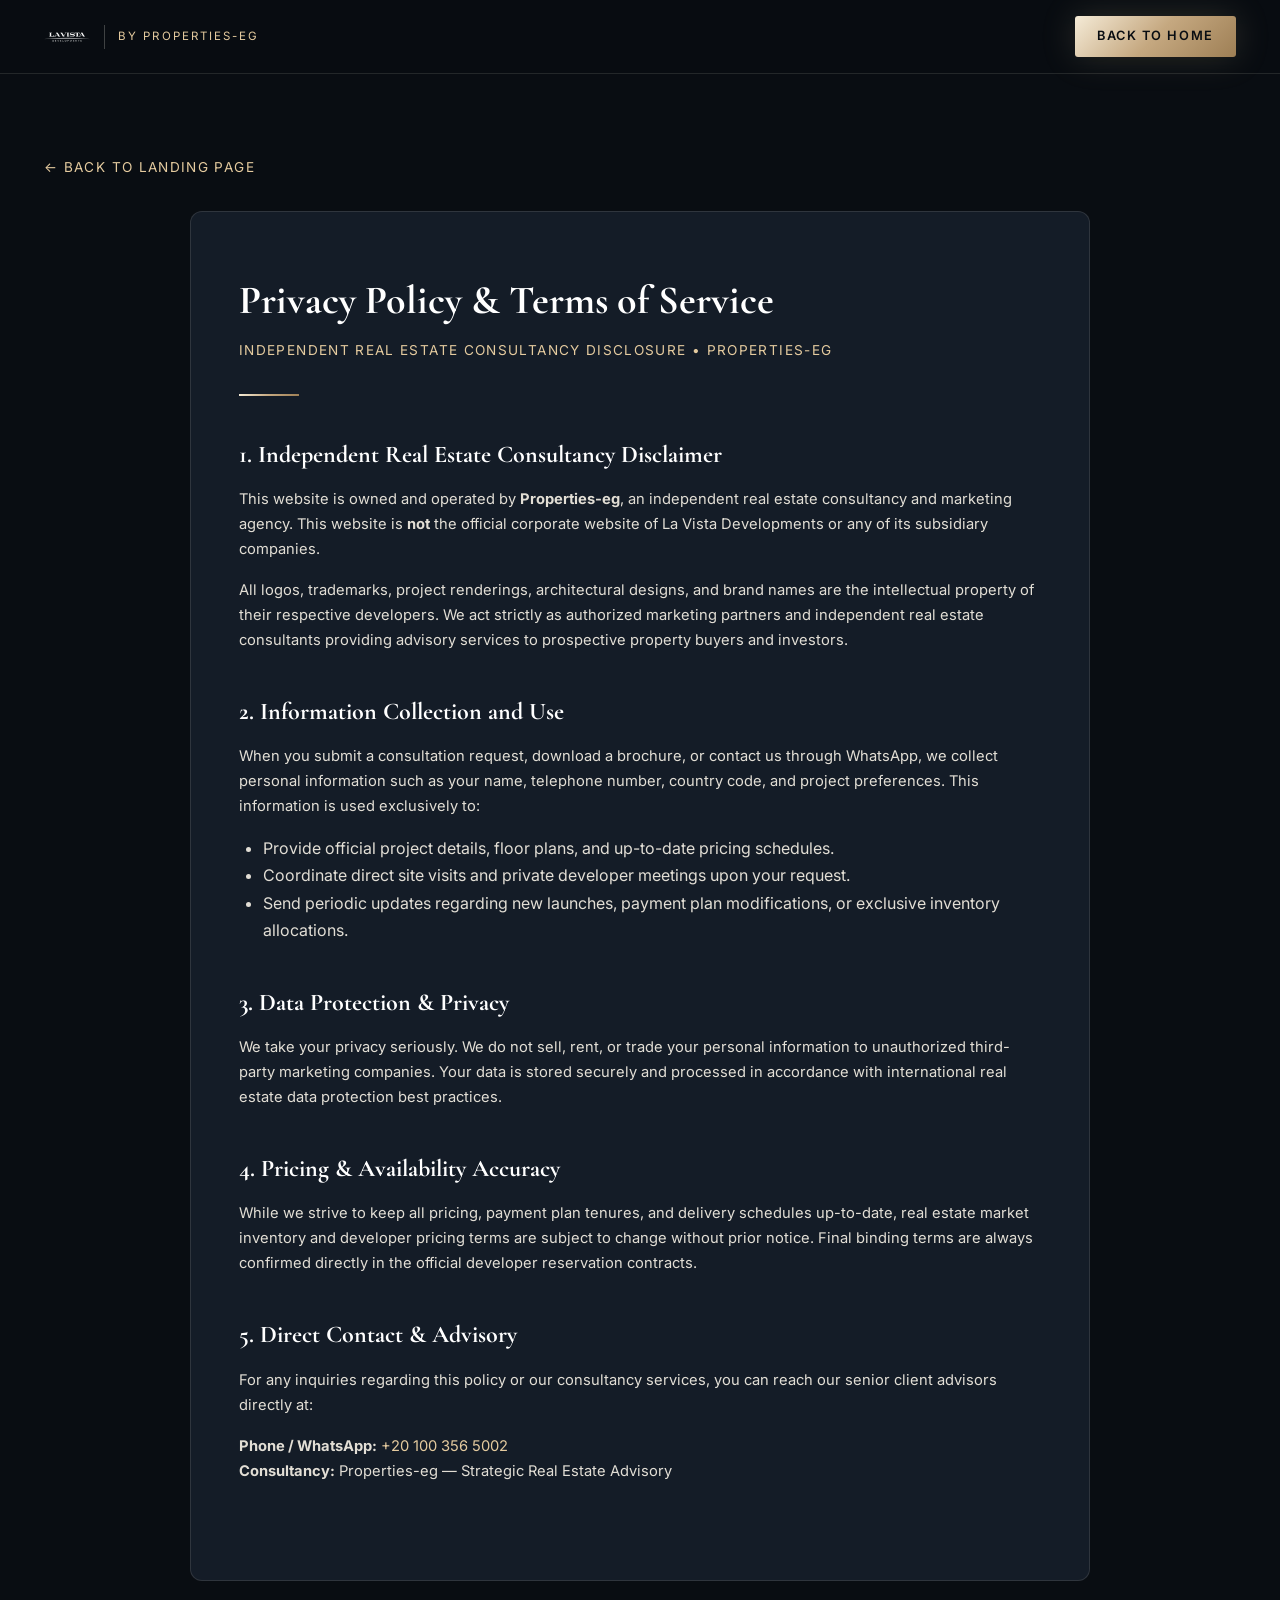
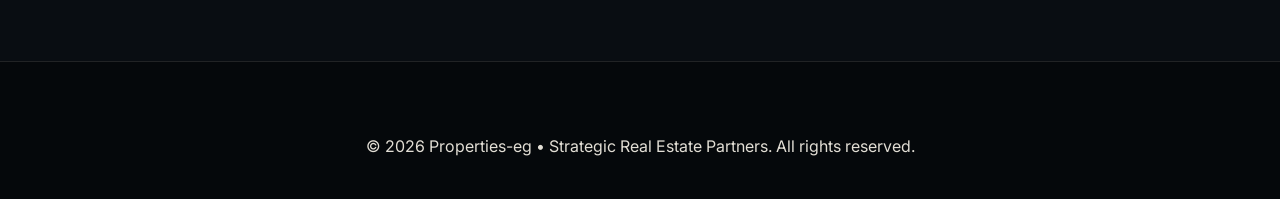
==== legal.html @ 5a7d0d24 "Initial commit: Luxury La Vista Developments Landing Page" ====
<!DOCTYPE html>
<html lang="en">
<head>
  <meta charset="UTF-8" />
  <meta name="viewport" content="width=device-width, initial-scale=1.0" />
  <title>Legal Disclosures & Privacy Policy — La Vista Developments by Properties-eg</title>
  <meta name="robots" content="noindex, follow" />
  
  <!-- Fonts -->
  <link rel="preconnect" href="https://fonts.googleapis.com" />
  <link rel="preconnect" href="https://fonts.gstatic.com" crossorigin />
  <link href="https://fonts.googleapis.com/css2?family=Cormorant+Garamond:ital,wght@0,400;0,600;1,400&family=Inter:wght@300;400;500;600&display=swap" rel="stylesheet" />

  <link rel="stylesheet" href="styles.css" />
  <style>
    .legal-page {
      padding: 5rem 0;
      min-height: 80vh;
    }
    .legal-card {
      background: var(--bg-surface);
      border: 1px solid var(--border-color);
      border-radius: 12px;
      padding: 3.5rem 3rem;
      max-width: 900px;
      margin: 0 auto;
    }
    .legal-title {
      font-family: var(--font-serif);
      font-size: 2.5rem;
      color: #ffffff;
      margin-bottom: 0.5rem;
    }
    .legal-sub {
      color: var(--gold-light);
      font-size: 0.85rem;
      letter-spacing: 0.1em;
      text-transform: uppercase;
      margin-bottom: 2rem;
    }
    .legal-section {
      margin-bottom: 2.5rem;
    }
    .legal-section h3 {
      font-family: var(--font-serif);
      font-size: 1.5rem;
      color: #ffffff;
      margin-bottom: 0.8rem;
    }
    .legal-section p {
      font-size: 0.92rem;
      color: var(--text-secondary);
      line-height: 1.7;
      margin-bottom: 1rem;
    }
    .btn-back {
      display: inline-flex;
      align-items: center;
      gap: 0.5rem;
      margin-bottom: 2rem;
      color: var(--gold-light);
      font-size: 0.85rem;
      text-transform: uppercase;
      letter-spacing: 0.1em;
    }
    .btn-back:hover {
      color: #ffffff;
    }
  </style>
</head>
<body>

  <header class="site-header">
    <div class="container header-container">
      <div class="brand-group">
        <a href="index.html" class="brand-link">
          <img src="images/la-vista-logo.png" alt="La Vista Developments" class="brand-logo" />
        </a>
        <div class="brand-divider"></div>
        <span class="consultancy-tag">by Properties-eg</span>
      </div>
      <a href="index.html" class="btn-primary">Back to Home</a>
    </div>
  </header>

  <main class="legal-page">
    <div class="container">
      <a href="index.html" class="btn-back">
        &larr; Back to Landing Page
      </a>

      <div class="legal-card">
        <h1 class="legal-title">Privacy Policy & Terms of Service</h1>
        <p class="legal-sub">Independent Real Estate Consultancy Disclosure &bull; Properties-eg</p>
        <div class="luxury-divider" style="margin-left: 0; margin-bottom: 2.5rem;"></div>

        <section class="legal-section">
          <h3>1. Independent Real Estate Consultancy Disclaimer</h3>
          <p>
            This website is owned and operated by <strong>Properties-eg</strong>, an independent real estate consultancy and marketing agency. This website is <strong>not</strong> the official corporate website of La Vista Developments or any of its subsidiary companies.
          </p>
          <p>
            All logos, trademarks, project renderings, architectural designs, and brand names are the intellectual property of their respective developers. We act strictly as authorized marketing partners and independent real estate consultants providing advisory services to prospective property buyers and investors.
          </p>
        </section>

        <section class="legal-section">
          <h3>2. Information Collection and Use</h3>
          <p>
            When you submit a consultation request, download a brochure, or contact us through WhatsApp, we collect personal information such as your name, telephone number, country code, and project preferences. This information is used exclusively to:
          </p>
          <ul style="padding-left: 1.5rem; color: var(--text-secondary); line-height: 1.7; margin-bottom: 1rem;">
            <li>Provide official project details, floor plans, and up-to-date pricing schedules.</li>
            <li>Coordinate direct site visits and private developer meetings upon your request.</li>
            <li>Send periodic updates regarding new launches, payment plan modifications, or exclusive inventory allocations.</li>
          </ul>
        </section>

        <section class="legal-section">
          <h3>3. Data Protection & Privacy</h3>
          <p>
            We take your privacy seriously. We do not sell, rent, or trade your personal information to unauthorized third-party marketing companies. Your data is stored securely and processed in accordance with international real estate data protection best practices.
          </p>
        </section>

        <section class="legal-section">
          <h3>4. Pricing & Availability Accuracy</h3>
          <p>
            While we strive to keep all pricing, payment plan tenures, and delivery schedules up-to-date, real estate market inventory and developer pricing terms are subject to change without prior notice. Final binding terms are always confirmed directly in the official developer reservation contracts.
          </p>
        </section>

        <section class="legal-section">
          <h3>5. Direct Contact & Advisory</h3>
          <p>
            For any inquiries regarding this policy or our consultancy services, you can reach our senior client advisors directly at:
          </p>
          <p>
            <strong>Phone / WhatsApp:</strong> <a href="tel:+201003565002" style="color: var(--gold-light);">+20 100 356 5002</a><br />
            <strong>Consultancy:</strong> Properties-eg — Strategic Real Estate Advisory
          </p>
        </section>
      </div>
    </div>
  </main>

  <footer class="site-footer">
    <div class="container text-center">
      <p class="copyright">&copy; 2026 Properties-eg &bull; Strategic Real Estate Partners. All rights reserved.</p>
    </div>
  </footer>

</body>
</html>
---- styles.css ----
/* ==========================================================================
   LA VISTA DEVELOPMENTS — ULTRA-LUXURY LANDING PAGE STYLESHEET
   Refined Architectural Elegance & High-Conversion Real Estate Design
   ========================================================================== */

:root {
  /* Color Palette */
  --bg-primary: #090d12;
  --bg-secondary: #0f151e;
  --bg-surface: #141c27;
  --bg-surface-elevated: #1a2432;
  --bg-glass: rgba(16, 23, 33, 0.72);
  --bg-glass-card: rgba(20, 28, 39, 0.85);

  --text-primary: #ffffff;
  --text-secondary: #e2ded5;
  --text-muted: #9ba3af;
  --text-subtle: #6b7280;

  --gold-primary: #c5a880;
  --gold-light: #e5cb9f;
  --gold-bright: #d4af37;
  --gold-glow: rgba(197, 168, 128, 0.28);
  --gold-gradient: linear-gradient(135deg, #f5ebd7 0%, #c5a880 50%, #9e7f55 100%);
  
  --platinum: #e8e4dc;
  --platinum-subtle: rgba(232, 228, 220, 0.15);

  --border-color: rgba(232, 228, 220, 0.12);
  --border-highlight: rgba(197, 168, 128, 0.35);

  --whatsapp-green: #25d366;
  --whatsapp-glow: rgba(37, 211, 102, 0.35);

  /* Typography */
  --font-serif: 'Cormorant Garamond', Georgia, serif;
  --font-sans: 'Inter', -apple-system, BlinkMacSystemFont, 'Segoe UI', Roboto, sans-serif;

  /* Shadows */
  --shadow-sm: 0 4px 12px rgba(0, 0, 0, 0.3);
  --shadow-md: 0 10px 30px rgba(0, 0, 0, 0.5);
  --shadow-lg: 0 20px 50px rgba(0, 0, 0, 0.7);
  --shadow-gold: 0 0 35px rgba(197, 168, 128, 0.2);

  /* Transitions */
  --transition-smooth: all 0.35s cubic-bezier(0.16, 1, 0.3, 1);
  --transition-fast: all 0.2s ease;
}

/* Global Reset & Base Styles */
*, *::before, *::after {
  box-sizing: border-box;
  margin: 0;
  padding: 0;
}

html {
  scroll-behavior: smooth;
  font-size: 16px;
  background-color: var(--bg-primary);
  color: var(--text-primary);
}

body {
  font-family: var(--font-sans);
  background-color: var(--bg-primary);
  color: var(--text-secondary);
  line-height: 1.6;
  overflow-x: hidden;
  -webkit-font-smoothing: antialiased;
  -moz-osx-font-smoothing: grayscale;
}

a {
  color: inherit;
  text-decoration: none;
  transition: var(--transition-fast);
}

img {
  max-width: 100%;
  height: auto;
  display: block;
}

button, input, select {
  font-family: inherit;
  font-size: inherit;
}

.container {
  width: 100%;
  max-width: 1240px;
  margin: 0 auto;
  padding: 0 1.5rem;
}

.text-center {
  text-align: center;
}

.text-gold {
  background: var(--gold-gradient);
  -webkit-background-clip: text;
  -webkit-text-fill-color: transparent;
  display: inline-block;
}

.hidden {
  display: none !important;
}

/* ==========================================================================
   ANNOUNCEMENT BAR
   ========================================================================== */
.announcement-bar {
  background: linear-gradient(90deg, #111822 0%, #1c2635 50%, #111822 100%);
  border-bottom: 1px solid var(--border-color);
  padding: 0.55rem 0;
  font-size: 0.78rem;
  letter-spacing: 0.04em;
  color: var(--text-secondary);
}

.announcement-inner {
  display: flex;
  justify-content: space-between;
  align-items: center;
  flex-wrap: wrap;
  gap: 0.5rem;
}

.announcement-left {
  display: flex;
  align-items: center;
  gap: 0.6rem;
}

.badge-pulse {
  width: 7px;
  height: 7px;
  border-radius: 50%;
  background-color: var(--gold-bright);
  box-shadow: 0 0 10px var(--gold-bright);
  animation: pulse-glow 2s infinite ease-in-out;
}

@keyframes pulse-glow {
  0%, 100% { opacity: 1; transform: scale(1); }
  50% { opacity: 0.4; transform: scale(0.85); }
}

.announcement-link {
  display: inline-flex;
  align-items: center;
  gap: 0.4rem;
  color: var(--gold-light);
  font-weight: 500;
}

.announcement-link:hover {
  color: #ffffff;
}

.icon-inline {
  width: 14px;
  height: 14px;
  fill: currentColor;
}

/* ==========================================================================
   SITE HEADER & NAVBAR
   ========================================================================== */
.site-header {
  position: sticky;
  top: 0;
  z-index: 900;
  background: rgba(9, 13, 18, 0.88);
  backdrop-filter: blur(16px);
  -webkit-backdrop-filter: blur(16px);
  border-bottom: 1px solid var(--border-color);
  transition: var(--transition-smooth);
}

.site-header.scrolled {
  background: rgba(7, 10, 14, 0.96);
  box-shadow: var(--shadow-md);
  border-bottom-color: rgba(197, 168, 128, 0.2);
}

.header-container {
  display: flex;
  align-items: center;
  justify-content: space-between;
  padding-top: 0.85rem;
  padding-bottom: 0.85rem;
}

.brand-group {
  display: flex;
  align-items: center;
  gap: 0.85rem;
}

.brand-logo {
  height: 46px;
  width: auto;
  object-fit: contain;
  filter: brightness(1.05);
}

.brand-divider {
  width: 1px;
  height: 24px;
  background-color: rgba(232, 228, 220, 0.25);
}

.consultancy-tag {
  font-size: 0.72rem;
  letter-spacing: 0.18em;
  text-transform: uppercase;
  color: var(--gold-light);
  font-weight: 400;
}

.main-nav .nav-list {
  display: flex;
  list-style: none;
  gap: 2rem;
}

.nav-link {
  font-size: 0.84rem;
  letter-spacing: 0.12em;
  text-transform: uppercase;
  color: var(--text-muted);
  font-weight: 400;
  padding: 0.3rem 0;
  position: relative;
  transition: var(--transition-fast);
}

.nav-link::after {
  content: '';
  position: absolute;
  bottom: 0;
  left: 50%;
  width: 0;
  height: 1.5px;
  background: var(--gold-gradient);
  transition: var(--transition-fast);
  transform: translateX(-50%);
}

.nav-link:hover {
  color: #ffffff;
}

.nav-link:hover::after {
  width: 100%;
}

.header-actions {
  display: flex;
  align-items: center;
  gap: 0.85rem;
}

.btn-whatsapp-sm {
  display: inline-flex;
  align-items: center;
  gap: 0.45rem;
  padding: 0.5rem 0.95rem;
  border-radius: 4px;
  background: rgba(37, 211, 102, 0.1);
  border: 1px solid rgba(37, 211, 102, 0.35);
  color: var(--whatsapp-green);
  font-size: 0.78rem;
  font-weight: 600;
  letter-spacing: 0.06em;
  text-transform: uppercase;
  transition: var(--transition-fast);
}

.btn-whatsapp-sm:hover {
  background: var(--whatsapp-green);
  color: #ffffff;
  box-shadow: 0 0 20px var(--whatsapp-glow);
}

.btn-whatsapp-sm .icon-sm {
  width: 15px;
  height: 15px;
  fill: currentColor;
}

.btn-primary {
  display: inline-flex;
  align-items: center;
  justify-content: center;
  gap: 0.5rem;
  padding: 0.65rem 1.4rem;
  background: var(--gold-gradient);
  color: #090d12;
  font-size: 0.8rem;
  font-weight: 600;
  letter-spacing: 0.12em;
  text-transform: uppercase;
  border: none;
  border-radius: 3px;
  cursor: pointer;
  transition: var(--transition-smooth);
  box-shadow: var(--shadow-gold);
}

.btn-primary:hover {
  transform: translateY(-2px);
  filter: brightness(1.1);
  box-shadow: 0 8px 25px rgba(197, 168, 128, 0.4);
}

.icon-arrow {
  width: 16px;
  height: 16px;
  transition: transform 0.2s ease;
}

.btn-primary:hover .icon-arrow {
  transform: translateX(3px);
}

.mobile-toggle {
  display: none;
  flex-direction: column;
  justify-content: space-around;
  width: 28px;
  height: 22px;
  background: transparent;
  border: none;
  cursor: pointer;
  padding: 0;
  z-index: 999;
}

.mobile-toggle span {
  width: 100%;
  height: 2px;
  background-color: var(--text-primary);
  transition: var(--transition-fast);
  border-radius: 2px;
}

/* ==========================================================================
   HERO SECTION
   ========================================================================== */
.hero-section {
  position: relative;
  min-height: calc(100vh - 100px);
  display: flex;
  align-items: center;
  padding: 4.5rem 0 5.5rem;
  overflow: hidden;
}

.hero-backdrop {
  position: absolute;
  inset: 0;
  z-index: 1;
}

.hero-bg-img {
  width: 100%;
  height: 100%;
  object-fit: cover;
  object-position: center 35%;
  filter: brightness(0.65) saturate(1.1);
  transform: scale(1.03);
  animation: hero-kenburns 25s infinite alternate ease-in-out;
}

@keyframes hero-kenburns {
  0% { transform: scale(1.02); }
  100% { transform: scale(1.08); }
}

.hero-overlay {
  position: absolute;
  inset: 0;
  background: radial-gradient(circle at 75% 30%, rgba(9, 13, 18, 0.4) 0%, rgba(9, 13, 18, 0.92) 80%),
              linear-gradient(180deg, rgba(9, 13, 18, 0.6) 0%, rgba(9, 13, 18, 0.95) 100%);
}

.hero-container {
  position: relative;
  z-index: 2;
}

.hero-grid {
  display: grid;
  grid-template-columns: 1.15fr 0.85fr;
  gap: 3.5rem;
  align-items: center;
}

.pill-tag {
  display: inline-flex;
  align-items: center;
  gap: 0.6rem;
  padding: 0.35rem 1rem;
  border-radius: 50px;
  background: rgba(197, 168, 128, 0.12);
  border: 1px solid rgba(197, 168, 128, 0.35);
  font-size: 0.68rem;
  letter-spacing: 0.28em;
  text-transform: uppercase;
  color: var(--gold-light);
  margin-bottom: 1.5rem;
  backdrop-filter: blur(8px);
}

.pill-tag .dot {
  width: 4px;
  height: 4px;
  border-radius: 50%;
  background-color: var(--gold-bright);
}

.hero-heading {
  font-family: var(--font-serif);
  font-size: 3.35rem;
  line-height: 1.12;
  font-weight: 400;
  color: #ffffff;
  letter-spacing: -0.01em;
  margin-bottom: 1.5rem;
}

.hero-description {
  font-size: 1.05rem;
  line-height: 1.7;
  color: var(--text-secondary);
  max-width: 580px;
  margin-bottom: 2.2rem;
  font-weight: 300;
}

.hero-description em {
  font-style: italic;
  color: var(--platinum);
  font-family: var(--font-serif);
  font-size: 1.18rem;
}

.hero-metrics {
  display: grid;
  grid-template-columns: repeat(4, 1fr);
  gap: 1rem;
  padding: 1.35rem 1rem;
  background: rgba(16, 23, 33, 0.7);
  border: 1px solid var(--border-color);
  border-radius: 8px;
  backdrop-filter: blur(12px);
  margin-bottom: 2rem;
}

.metric-card {
  text-align: center;
  position: relative;
}

.metric-card:not(:last-child)::after {
  content: '';
  position: absolute;
  right: -0.5rem;
  top: 15%;
  height: 70%;
  width: 1px;
  background-color: var(--border-color);
}

.metric-num {
  font-family: var(--font-serif);
  font-size: 1.75rem;
  font-weight: 600;
  color: var(--gold-light);
  line-height: 1;
}

.metric-unit {
  font-size: 0.72rem;
  font-weight: 600;
  color: var(--gold-primary);
  margin-left: 2px;
  text-transform: uppercase;
}

.metric-lbl {
  display: block;
  font-size: 0.68rem;
  letter-spacing: 0.08em;
  text-transform: uppercase;
  color: var(--text-muted);
  margin-top: 0.35rem;
}

.hero-trust {
  display: flex;
  gap: 1.6rem;
  flex-wrap: wrap;
}

.trust-item {
  display: flex;
  align-items: center;
  gap: 0.45rem;
  font-size: 0.78rem;
  color: var(--text-muted);
  letter-spacing: 0.04em;
}

.trust-icon {
  width: 16px;
  height: 16px;
  fill: var(--gold-primary);
}

/* ==========================================================================
   GLASS LEAD FORM
   ========================================================================== */
.glass-form-card {
  background: var(--bg-glass-card);
  border: 1px solid var(--border-highlight);
  border-radius: 12px;
  padding: 2.2rem 2rem;
  box-shadow: var(--shadow-lg), var(--shadow-gold);
  backdrop-filter: blur(20px);
  -webkit-backdrop-filter: blur(20px);
  position: relative;
}

.glass-form-card::before {
  content: '';
  position: absolute;
  top: 0;
  left: 10%;
  right: 10%;
  height: 1px;
  background: linear-gradient(90deg, transparent, var(--gold-light), transparent);
}

.form-header {
  text-align: center;
  margin-bottom: 1.6rem;
}

.form-badge {
  display: inline-block;
  font-size: 0.65rem;
  letter-spacing: 0.25em;
  text-transform: uppercase;
  color: var(--gold-bright);
  font-weight: 600;
  margin-bottom: 0.4rem;
}

.form-title {
  font-family: var(--font-serif);
  font-size: 1.65rem;
  color: #ffffff;
  font-weight: 500;
  line-height: 1.25;
  margin-bottom: 0.45rem;
}

.form-subtitle {
  font-size: 0.8rem;
  color: var(--text-muted);
  line-height: 1.45;
}

.form-group {
  margin-bottom: 1.15rem;
}

.form-label {
  display: block;
  font-size: 0.75rem;
  letter-spacing: 0.06em;
  text-transform: uppercase;
  color: var(--text-secondary);
  font-weight: 500;
  margin-bottom: 0.4rem;
}

.input-wrapper {
  position: relative;
  display: flex;
  align-items: center;
}

.field-icon {
  position: absolute;
  left: 0.9rem;
  width: 17px;
  height: 17px;
  fill: var(--text-muted);
  pointer-events: none;
}

.form-input {
  width: 100%;
  padding: 0.75rem 1rem 0.75rem 2.5rem;
  background: rgba(9, 13, 18, 0.75);
  border: 1px solid var(--border-color);
  border-radius: 6px;
  color: #ffffff;
  font-size: 0.88rem;
  transition: var(--transition-fast);
}

.form-input:focus {
  outline: none;
  border-color: var(--gold-primary);
  background: rgba(15, 21, 30, 0.95);
  box-shadow: 0 0 12px rgba(197, 168, 128, 0.25);
}

.form-input::placeholder {
  color: var(--text-subtle);
}

.phone-input-row {
  display: flex;
  gap: 0.5rem;
}

.country-select {
  width: 110px;
  background: rgba(9, 13, 18, 0.75);
  border: 1px solid var(--border-color);
  border-radius: 6px;
  color: #ffffff;
  font-size: 0.85rem;
  padding: 0.75rem 0.6rem;
  cursor: pointer;
  transition: var(--transition-fast);
}

.country-select:focus {
  outline: none;
  border-color: var(--gold-primary);
}

.country-select option {
  background-color: var(--bg-surface-elevated);
  color: #ffffff;
}

.phone-wrapper {
  flex: 1;
}

.phone-wrapper .form-input {
  padding-left: 1rem;
}

.form-select {
  padding-left: 1rem;
  cursor: pointer;
  appearance: none;
  background-image: url("data:image/svg+xml,%3Csvg xmlns='http://www.w3.org/2000/svg' fill='%23c5a880' viewBox='0 0 20 20'%3E%3Cpath fill-rule='evenodd' d='M5.293 7.293a1 1 0 011.414 0L10 10.586l3.293-3.293a1 1 0 111.414 1.414l-4 4a1 1 0 01-1.414 0l-4-4a1 1 0 010-1.414z' clip-rule='evenodd'/%3E%3C/svg%3E");
  background-repeat: no-repeat;
  background-position: right 0.8rem center;
  background-size: 18px;
}

.form-select option {
  background-color: var(--bg-surface-elevated);
  color: #ffffff;
}

.btn-submit {
  width: 100%;
  padding: 0.9rem;
  background: var(--gold-gradient);
  color: #090d12;
  font-size: 0.85rem;
  font-weight: 700;
  letter-spacing: 0.14em;
  text-transform: uppercase;
  border: none;
  border-radius: 6px;
  cursor: pointer;
  transition: var(--transition-smooth);
  margin-top: 0.5rem;
  display: flex;
  align-items: center;
  justify-content: center;
  gap: 0.5rem;
}

.btn-submit:hover {
  transform: translateY(-2px);
  filter: brightness(1.12);
  box-shadow: 0 10px 25px rgba(197, 168, 128, 0.4);
}

.btn-spinner {
  width: 18px;
  height: 18px;
  border: 2px solid rgba(9, 13, 18, 0.3);
  border-top-color: #090d12;
  border-radius: 50%;
  animation: spin 0.8s linear infinite;
}

@keyframes spin {
  to { transform: rotate(360deg); }
}

.form-disclaimer {
  font-size: 0.68rem;
  line-height: 1.5;
  color: var(--text-subtle);
  margin-top: 1rem;
  text-align: center;
}

.form-disclaimer strong {
  color: var(--text-muted);
}

.form-feedback {
  margin-top: 1rem;
  padding: 0.85rem;
  border-radius: 6px;
  font-size: 0.82rem;
  text-align: center;
  line-height: 1.4;
}

.form-feedback.success {
  background: rgba(37, 211, 102, 0.15);
  border: 1px solid var(--whatsapp-green);
  color: #a7f3d0;
}

.form-feedback.error {
  background: rgba(239, 68, 68, 0.15);
  border: 1px solid #ef4444;
  color: #fca5a5;
}

/* ==========================================================================
   DEVELOPMENTS PORTFOLIO SECTION
   ========================================================================== */
.developments-section {
  padding: 6.5rem 0;
  background: radial-gradient(circle at 50% 10%, rgba(20, 28, 39, 0.6) 0%, var(--bg-primary) 70%);
  position: relative;
}

.section-header {
  margin-bottom: 3.5rem;
}

.section-eyebrow {
  display: inline-block;
  font-size: 0.75rem;
  letter-spacing: 0.3em;
  text-transform: uppercase;
  color: var(--gold-light);
  font-weight: 500;
  margin-bottom: 0.6rem;
}

.section-title {
  font-family: var(--font-serif);
  font-size: 2.75rem;
  color: #ffffff;
  font-weight: 400;
  line-height: 1.2;
}

.luxury-divider {
  width: 60px;
  height: 2px;
  background: var(--gold-gradient);
  margin: 1.2rem auto;
}

.section-subtitle {
  font-size: 1rem;
  color: var(--text-muted);
  max-width: 680px;
  margin: 0 auto;
  font-weight: 300;
}

/* Filter Tabs */
.filter-tabs-wrapper {
  margin-top: 2.2rem;
  display: flex;
  justify-content: center;
}

.filter-tabs {
  display: inline-flex;
  gap: 0.4rem;
  padding: 0.35rem;
  background: var(--bg-surface);
  border: 1px solid var(--border-color);
  border-radius: 50px;
  flex-wrap: wrap;
  justify-content: center;
}

.filter-btn {
  padding: 0.55rem 1.25rem;
  border-radius: 50px;
  background: transparent;
  border: none;
  color: var(--text-muted);
  font-size: 0.78rem;
  font-weight: 500;
  letter-spacing: 0.06em;
  text-transform: uppercase;
  cursor: pointer;
  transition: var(--transition-fast);
}

.filter-btn:hover {
  color: #ffffff;
}

.filter-btn.active {
  background: var(--gold-gradient);
  color: #090d12;
  font-weight: 700;
  box-shadow: 0 4px 15px rgba(197, 168, 128, 0.35);
}

/* Projects Grid */
.projects-grid {
  display: grid;
  grid-template-columns: repeat(auto-fill, minmax(350px, 1fr));
  gap: 2rem;
}

.project-card {
  background: var(--bg-surface);
  border: 1px solid var(--border-color);
  border-radius: 10px;
  overflow: hidden;
  transition: var(--transition-smooth);
  display: flex;
  flex-direction: column;
}

.project-card:hover {
  transform: translateY(-6px);
  border-color: var(--border-highlight);
  box-shadow: var(--shadow-lg), 0 0 25px rgba(197, 168, 128, 0.15);
}

.card-media {
  position: relative;
  height: 230px;
  overflow: hidden;
}

.card-img {
  width: 100%;
  height: 100%;
  object-fit: cover;
  transition: transform 0.6s cubic-bezier(0.16, 1, 0.3, 1);
}

.project-card:hover .card-img {
  transform: scale(1.06);
}

.card-overlay {
  position: absolute;
  inset: 0;
  background: linear-gradient(180deg, rgba(9, 13, 18, 0.2) 0%, rgba(9, 13, 18, 0.8) 100%);
}

.card-badge {
  position: absolute;
  top: 1rem;
  left: 1rem;
  padding: 0.3rem 0.75rem;
  border-radius: 4px;
  font-size: 0.65rem;
  font-weight: 600;
  letter-spacing: 0.12em;
  text-transform: uppercase;
  background: rgba(9, 13, 18, 0.85);
  border: 1px solid var(--border-color);
  color: var(--platinum);
  backdrop-filter: blur(8px);
}

.card-badge.gold-badge {
  background: rgba(197, 168, 128, 0.25);
  border-color: var(--gold-primary);
  color: var(--gold-light);
}

.card-location {
  position: absolute;
  bottom: 0.85rem;
  left: 1rem;
  font-size: 0.72rem;
  letter-spacing: 0.1em;
  text-transform: uppercase;
  color: #ffffff;
  font-weight: 500;
}

.card-body {
  padding: 1.6rem 1.5rem;
  display: flex;
  flex-direction: column;
  flex: 1;
}

.card-logo-wrap {
  height: 44px;
  margin-bottom: 0.85rem;
  display: flex;
  align-items: center;
}

.card-logo {
  max-height: 44px;
  width: auto;
  object-fit: contain;
}

.card-tagline {
  font-family: var(--font-serif);
  font-size: 1.25rem;
  color: #ffffff;
  line-height: 1.3;
  margin-bottom: 0.6rem;
}

.card-desc {
  font-size: 0.84rem;
  color: var(--text-muted);
  line-height: 1.55;
  margin-bottom: 1.2rem;
  flex: 1;
}

.card-price-box {
  background: var(--bg-surface-elevated);
  border: 1px solid rgba(232, 228, 220, 0.08);
  border-radius: 6px;
  padding: 0.75rem 1rem;
  margin-bottom: 1.1rem;
  display: flex;
  justify-content: space-between;
  align-items: center;
}

.price-lbl {
  font-size: 0.72rem;
  letter-spacing: 0.06em;
  text-transform: uppercase;
  color: var(--text-muted);
}

.price-val {
  font-family: var(--font-serif);
  font-size: 1.22rem;
  font-weight: 700;
  color: var(--gold-light);
}

.card-specs-list {
  list-style: none;
  margin-bottom: 1.4rem;
}

.card-specs-list li {
  display: flex;
  align-items: flex-start;
  gap: 0.45rem;
  font-size: 0.78rem;
  color: var(--text-secondary);
  margin-bottom: 0.4rem;
  line-height: 1.4;
}

.card-specs-list strong {
  color: #ffffff;
}

.spec-icon {
  width: 15px;
  height: 15px;
  fill: var(--gold-primary);
  flex-shrink: 0;
  margin-top: 2px;
}

.card-actions {
  display: grid;
  grid-template-columns: 1fr 1fr;
  gap: 0.65rem;
  margin-top: auto;
}

.btn-card-whatsapp {
  display: inline-flex;
  align-items: center;
  justify-content: center;
  gap: 0.4rem;
  padding: 0.65rem;
  border-radius: 4px;
  background: rgba(37, 211, 102, 0.12);
  border: 1px solid rgba(37, 211, 102, 0.4);
  color: var(--whatsapp-green);
  font-size: 0.76rem;
  font-weight: 600;
  letter-spacing: 0.06em;
  text-transform: uppercase;
  transition: var(--transition-fast);
}

.btn-card-whatsapp:hover {
  background: var(--whatsapp-green);
  color: #ffffff;
}

.btn-card-inquire {
  display: inline-flex;
  align-items: center;
  justify-content: center;
  padding: 0.65rem;
  border-radius: 4px;
  background: var(--bg-surface-elevated);
  border: 1px solid var(--border-color);
  color: #ffffff;
  font-size: 0.76rem;
  font-weight: 600;
  letter-spacing: 0.08em;
  text-transform: uppercase;
  cursor: pointer;
  transition: var(--transition-fast);
}

.btn-card-inquire:hover {
  background: var(--gold-gradient);
  color: #090d12;
  border-color: transparent;
}

/* ==========================================================================
   LOCATIONS SECTION
   ========================================================================== */
.locations-section {
  padding: 6rem 0;
  background: var(--bg-secondary);
  border-top: 1px solid var(--border-color);
  border-bottom: 1px solid var(--border-color);
}

.locations-grid {
  display: grid;
  grid-template-columns: repeat(3, 1fr);
  gap: 2rem;
}

.location-card {
  background: var(--bg-surface);
  border: 1px solid var(--border-color);
  border-radius: 10px;
  padding: 2.2rem 1.8rem;
  transition: var(--transition-smooth);
}

.location-card:hover {
  border-color: var(--border-highlight);
  transform: translateY(-4px);
}

.location-icon-wrap {
  width: 48px;
  height: 48px;
  border-radius: 8px;
  background: rgba(197, 168, 128, 0.12);
  border: 1px solid rgba(197, 168, 128, 0.3);
  display: flex;
  align-items: center;
  justify-content: center;
  margin-bottom: 1.4rem;
}

.location-icon {
  width: 24px;
  height: 24px;
  stroke: var(--gold-light);
}

.location-title {
  font-family: var(--font-serif);
  font-size: 1.5rem;
  color: #ffffff;
  margin-bottom: 0.7rem;
}

.location-desc {
  font-size: 0.85rem;
  color: var(--text-muted);
  line-height: 1.6;
  margin-bottom: 1.4rem;
}

.location-projects-list {
  list-style: none;
  border-top: 1px solid var(--border-color);
  padding-top: 1rem;
}

.location-projects-list li {
  font-size: 0.8rem;
  color: var(--text-secondary);
  margin-bottom: 0.4rem;
  position: relative;
  padding-left: 1rem;
}

.location-projects-list li::before {
  content: '•';
  color: var(--gold-primary);
  position: absolute;
  left: 0;
}

/* ==========================================================================
   PAYMENT PLANS SECTION
   ========================================================================== */
.payment-plans-section {
  padding: 6.5rem 0;
  background: radial-gradient(circle at 50% 90%, rgba(20, 28, 39, 0.7) 0%, var(--bg-primary) 80%);
}

.plans-grid {
  display: grid;
  grid-template-columns: repeat(3, 1fr);
  gap: 2rem;
  align-items: stretch;
}

.plan-card {
  background: var(--bg-surface);
  border: 1px solid var(--border-color);
  border-radius: 12px;
  padding: 2.4rem 1.8rem;
  display: flex;
  flex-direction: column;
  position: relative;
  transition: var(--transition-smooth);
}

.plan-card:hover {
  transform: translateY(-5px);
  border-color: var(--border-highlight);
}

.plan-card.featured-plan {
  background: linear-gradient(180deg, #182332 0%, #111a26 100%);
  border: 1px solid var(--gold-primary);
  box-shadow: 0 15px 40px rgba(0, 0, 0, 0.6), 0 0 30px rgba(197, 168, 128, 0.2);
  transform: scale(1.03);
}

.plan-card.featured-plan:hover {
  transform: scale(1.05) translateY(-5px);
}

.featured-ribbon {
  position: absolute;
  top: -12px;
  left: 50%;
  transform: translateX(-50%);
  background: var(--gold-gradient);
  color: #090d12;
  font-size: 0.65rem;
  font-weight: 700;
  letter-spacing: 0.16em;
  text-transform: uppercase;
  padding: 0.3rem 1rem;
  border-radius: 50px;
  box-shadow: var(--shadow-sm);
}

.plan-header {
  margin-bottom: 1.8rem;
}

.plan-badge {
  display: inline-block;
  font-size: 0.68rem;
  letter-spacing: 0.16em;
  text-transform: uppercase;
  color: var(--text-muted);
  margin-bottom: 0.6rem;
}

.plan-name {
  font-family: var(--font-serif);
  font-size: 1.8rem;
  color: #ffffff;
  line-height: 1.2;
  margin-bottom: 0.5rem;
}

.plan-sub {
  font-size: 0.84rem;
  color: var(--text-muted);
  line-height: 1.5;
}

.plan-features {
  margin-bottom: 2rem;
  flex: 1;
}

.plan-feature-item {
  display: flex;
  align-items: flex-start;
  gap: 0.55rem;
  font-size: 0.84rem;
  color: var(--text-secondary);
  margin-bottom: 0.85rem;
  line-height: 1.45;
}

.check-icon {
  width: 17px;
  height: 17px;
  fill: var(--gold-light);
  flex-shrink: 0;
  margin-top: 2px;
}

.btn-plan {
  width: 100%;
  padding: 0.8rem;
  background: var(--bg-surface-elevated);
  border: 1px solid var(--border-color);
  color: #ffffff;
  font-size: 0.78rem;
  font-weight: 600;
  letter-spacing: 0.12em;
  text-transform: uppercase;
  border-radius: 5px;
  cursor: pointer;
  transition: var(--transition-fast);
}

.btn-plan:hover {
  background: var(--gold-gradient);
  color: #090d12;
  border-color: transparent;
}

.btn-plan-featured {
  width: 100%;
  padding: 0.85rem;
  background: var(--gold-gradient);
  color: #090d12;
  font-size: 0.8rem;
  font-weight: 700;
  letter-spacing: 0.14em;
  text-transform: uppercase;
  border: none;
  border-radius: 5px;
  cursor: pointer;
  transition: var(--transition-fast);
  box-shadow: 0 4px 15px rgba(197, 168, 128, 0.35);
}

.btn-plan-featured:hover {
  filter: brightness(1.12);
  transform: translateY(-2px);
}

/* ==========================================================================
   WHY PROPERTIES-EG ADVISORY SECTION
   ========================================================================== */
.why-us-section {
  padding: 6.5rem 0;
  background: var(--bg-secondary);
}

.why-us-box {
  display: grid;
  grid-template-columns: 1.25fr 0.75fr;
  gap: 3.5rem;
  align-items: center;
}

.why-us-title {
  font-family: var(--font-serif);
  font-size: 2.6rem;
  color: #ffffff;
  font-weight: 400;
  line-height: 1.2;
}

.why-us-lead {
  font-size: 1.05rem;
  line-height: 1.7;
  color: var(--text-secondary);
  margin-bottom: 2.2rem;
  font-weight: 300;
}

.why-us-points {
  display: grid;
  grid-template-columns: 1fr 1fr;
  gap: 1.6rem;
}

.why-point {
  display: flex;
  gap: 1rem;
}

.point-num {
  font-family: var(--font-serif);
  font-size: 1.6rem;
  font-weight: 600;
  color: var(--gold-primary);
  line-height: 1;
}

.point-title {
  font-size: 0.95rem;
  color: #ffffff;
  font-weight: 600;
  margin-bottom: 0.35rem;
}

.point-desc {
  font-size: 0.8rem;
  color: var(--text-muted);
  line-height: 1.5;
}

.advisory-card {
  background: var(--bg-surface-elevated);
  border: 1px solid var(--border-highlight);
  border-radius: 12px;
  padding: 2.5rem 2rem;
  text-align: center;
  box-shadow: var(--shadow-lg);
}

.advisory-title {
  font-family: var(--font-serif);
  font-size: 1.7rem;
  color: #ffffff;
  margin-bottom: 0.6rem;
}

.advisory-desc {
  font-size: 0.84rem;
  color: var(--text-muted);
  line-height: 1.6;
  margin-bottom: 1.8rem;
}

.btn-whatsapp-full {
  display: flex;
  align-items: center;
  justify-content: center;
  gap: 0.6rem;
  width: 100%;
  padding: 0.9rem;
  background: var(--whatsapp-green);
  color: #ffffff;
  font-size: 0.84rem;
  font-weight: 600;
  border-radius: 6px;
  box-shadow: 0 4px 20px var(--whatsapp-glow);
  transition: var(--transition-fast);
}

.btn-whatsapp-full:hover {
  transform: translateY(-2px);
  filter: brightness(1.08);
}

.btn-whatsapp-full .icon-md {
  width: 20px;
  height: 20px;
  fill: currentColor;
}

.direct-call-wrap {
  margin-top: 1.4rem;
  font-size: 0.78rem;
  color: var(--text-muted);
}

.direct-phone {
  display: block;
  font-family: var(--font-serif);
  font-size: 1.25rem;
  color: var(--gold-light);
  font-weight: 600;
  margin-top: 0.2rem;
}

/* ==========================================================================
   CTA BANNER SECTION
   ========================================================================== */
.cta-banner {
  padding: 5.5rem 0;
  background: linear-gradient(180deg, var(--bg-primary) 0%, #111722 100%);
  border-top: 1px solid var(--border-color);
  position: relative;
}

.cta-title {
  font-family: var(--font-serif);
  font-size: 2.8rem;
  color: #ffffff;
  margin: 1rem 0 0.8rem;
}

.cta-sub {
  font-size: 1rem;
  color: var(--text-muted);
  max-width: 600px;
  margin: 0 auto 2.2rem;
}

.cta-buttons {
  display: flex;
  justify-content: center;
  gap: 1rem;
  flex-wrap: wrap;
}

.btn-whatsapp-outline {
  display: inline-flex;
  align-items: center;
  gap: 0.5rem;
  padding: 0.65rem 1.4rem;
  border-radius: 3px;
  background: transparent;
  border: 1px solid var(--whatsapp-green);
  color: var(--whatsapp-green);
  font-size: 0.8rem;
  font-weight: 600;
  letter-spacing: 0.08em;
  text-transform: uppercase;
  transition: var(--transition-fast);
}

.btn-whatsapp-outline:hover {
  background: var(--whatsapp-green);
  color: #ffffff;
}

/* ==========================================================================
   SITE FOOTER
   ========================================================================== */
.site-footer {
  background: #05080b;
  border-top: 1px solid var(--border-color);
  padding: 4.5rem 0 2.5rem;
}

.footer-top {
  display: flex;
  justify-content: space-between;
  align-items: center;
  flex-wrap: wrap;
  gap: 2rem;
}

.footer-brand {
  display: flex;
  flex-direction: column;
  gap: 0.5rem;
}

.footer-logo {
  height: 48px;
  width: auto;
  object-fit: contain;
}

.footer-consultancy {
  font-size: 0.78rem;
  letter-spacing: 0.1em;
  text-transform: uppercase;
  color: var(--gold-light);
}

.footer-nav {
  display: flex;
  gap: 1.5rem;
  flex-wrap: wrap;
}

.footer-nav a {
  font-size: 0.78rem;
  letter-spacing: 0.08em;
  text-transform: uppercase;
  color: var(--text-muted);
}

.footer-nav a:hover {
  color: var(--gold-light);
}

.footer-divider {
  width: 100%;
  height: 1px;
  background-color: rgba(232, 228, 220, 0.08);
  margin: 2.5rem 0;
}

.footer-disclaimer {
  font-size: 0.75rem;
  line-height: 1.6;
  color: var(--text-subtle);
  max-width: 900px;
  margin-bottom: 2rem;
}

.footer-disclaimer strong {
  color: var(--text-muted);
}

.footer-bottom {
  display: flex;
  justify-content: space-between;
  align-items: center;
  flex-wrap: wrap;
  gap: 1rem;
  font-size: 0.74rem;
  color: var(--text-subtle);
  letter-spacing: 0.04em;
}

.footer-phone a {
  color: var(--gold-light);
  font-weight: 500;
}

/* ==========================================================================
   FLOATING WHATSAPP BUTTON & MOBILE BOTTOM BAR
   ========================================================================== */
.floating-whatsapp {
  position: fixed;
  bottom: 2rem;
  right: 2rem;
  z-index: 990;
  width: 60px;
  height: 60px;
  border-radius: 50%;
  background-color: var(--whatsapp-green);
  display: flex;
  align-items: center;
  justify-content: center;
  box-shadow: 0 8px 30px rgba(37, 211, 102, 0.45);
  transition: transform 0.3s cubic-bezier(0.175, 0.885, 0.32, 1.275);
}

.floating-whatsapp:hover {
  transform: scale(1.1);
}

.whatsapp-icon {
  width: 32px;
  height: 32px;
  fill: #ffffff;
}

.whatsapp-pulse {
  position: absolute;
  inset: -4px;
  border-radius: 50%;
  border: 2px solid var(--whatsapp-green);
  animation: wa-pulse 2s infinite ease-out;
  pointer-events: none;
}

@keyframes wa-pulse {
  0% { transform: scale(0.95); opacity: 0.8; }
  100% { transform: scale(1.4); opacity: 0; }
}

.whatsapp-tooltip {
  position: absolute;
  right: 72px;
  top: 50%;
  transform: translateY(-50%);
  background: #0f151e;
  border: 1px solid var(--border-color);
  color: #ffffff;
  padding: 0.4rem 0.8rem;
  border-radius: 4px;
  font-size: 0.75rem;
  white-space: nowrap;
  pointer-events: none;
  opacity: 0;
  transition: opacity 0.2s ease;
  box-shadow: var(--shadow-sm);
}

.floating-whatsapp:hover .whatsapp-tooltip {
  opacity: 1;
}

/* Mobile Sticky Bottom Bar */
.mobile-bottom-bar {
  display: none;
  position: fixed;
  bottom: 0;
  left: 0;
  right: 0;
  z-index: 980;
  background: rgba(9, 13, 18, 0.95);
  backdrop-filter: blur(12px);
  border-top: 1px solid var(--border-color);
  padding: 0.65rem 1rem;
  grid-template-columns: 1fr 1fr;
  gap: 0.65rem;
}

.mobile-btn {
  display: flex;
  align-items: center;
  justify-content: center;
  gap: 0.45rem;
  padding: 0.75rem;
  border-radius: 5px;
  font-size: 0.82rem;
  font-weight: 600;
  letter-spacing: 0.06em;
  text-transform: uppercase;
}

.mobile-btn-call {
  background: var(--bg-surface-elevated);
  border: 1px solid var(--border-color);
  color: #ffffff;
}

.mobile-btn-wa {
  background: var(--whatsapp-green);
  color: #ffffff;
}

/* ==========================================================================
   MODAL COMPONENT
   ========================================================================== */
.modal-backdrop {
  position: fixed;
  inset: 0;
  z-index: 1000;
  background: rgba(4, 6, 8, 0.85);
  backdrop-filter: blur(12px);
  display: flex;
  align-items: center;
  justify-content: center;
  padding: 1.5rem;
  opacity: 0;
  visibility: hidden;
  transition: var(--transition-smooth);
}

.modal-backdrop.active {
  opacity: 1;
  visibility: visible;
}

.modal-dialog {
  width: 100%;
  max-width: 520px;
  transform: translateY(20px) scale(0.96);
  transition: var(--transition-smooth);
}

.modal-backdrop.active .modal-dialog {
  transform: translateY(0) scale(1);
}

.modal-close {
  position: absolute;
  top: 1rem;
  right: 1.2rem;
  background: transparent;
  border: none;
  font-size: 1.8rem;
  color: var(--text-muted);
  cursor: pointer;
  line-height: 1;
  transition: color 0.2s ease;
}

.modal-close:hover {
  color: #ffffff;
}

/* ==========================================================================
   RESPONSIVE DESIGN BREAKPOINTS
   ========================================================================== */
@media (max-width: 1080px) {
  .hero-grid {
    grid-template-columns: 1fr;
    gap: 3rem;
  }

  .hero-content {
    text-align: center;
  }

  .hero-description {
    margin-left: auto;
    margin-right: auto;
  }

  .hero-metrics {
    max-width: 600px;
    margin-left: auto;
    margin-right: auto;
  }

  .hero-trust {
    justify-content: center;
  }

  .why-us-box {
    grid-template-columns: 1fr;
    gap: 2.5rem;
  }

  .locations-grid, .plans-grid {
    grid-template-columns: repeat(2, 1fr);
  }

  .plan-card.featured-plan {
    transform: none;
  }
}

@media (max-width: 768px) {
  .site-header {
    padding: 0.6rem 0;
  }

  .main-nav {
    position: fixed;
    top: 65px;
    left: 0;
    right: 0;
    background: #090d12;
    border-bottom: 1px solid var(--border-color);
    padding: 2rem 1.5rem;
    transform: translateY(-120%);
    transition: var(--transition-smooth);
    opacity: 0;
    pointer-events: none;
  }

  .main-nav.open {
    transform: translateY(0);
    opacity: 1;
    pointer-events: auto;
  }

  .main-nav .nav-list {
    flex-direction: column;
    gap: 1.4rem;
    text-align: center;
  }

  .mobile-toggle {
    display: flex;
  }

  .btn-whatsapp-sm {
    display: none;
  }

  .hero-heading {
    font-size: 2.4rem;
  }

  .hero-metrics {
    grid-template-columns: repeat(2, 1fr);
    gap: 1.2rem;
  }

  .metric-card:nth-child(2)::after {
    display: none;
  }

  .locations-grid, .plans-grid {
    grid-template-columns: 1fr;
  }

  .why-us-points {
    grid-template-columns: 1fr;
  }

  .projects-grid {
    grid-template-columns: 1fr;
  }

  .floating-whatsapp {
    bottom: 5.5rem;
    right: 1.2rem;
    width: 52px;
    height: 52px;
  }

  .mobile-bottom-bar {
    display: grid;
  }

  body {
    padding-bottom: 4rem;
  }
}
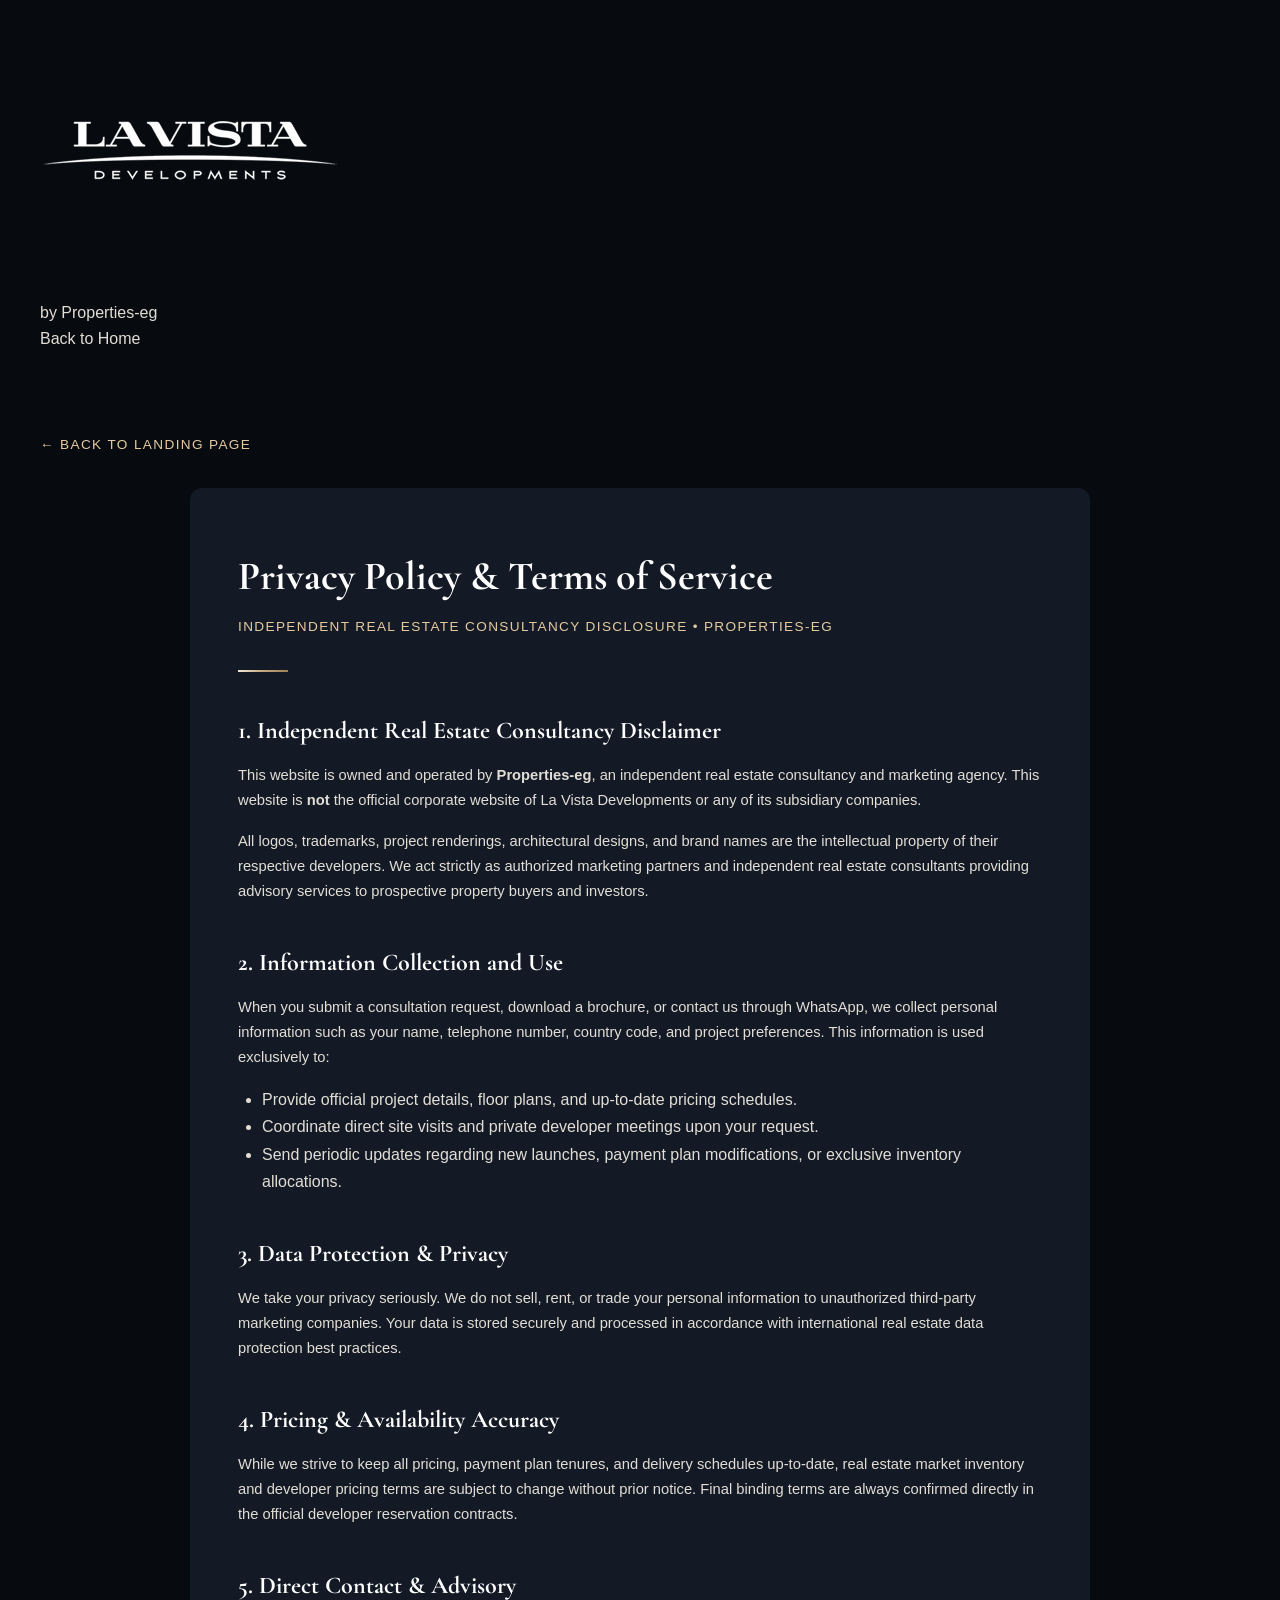
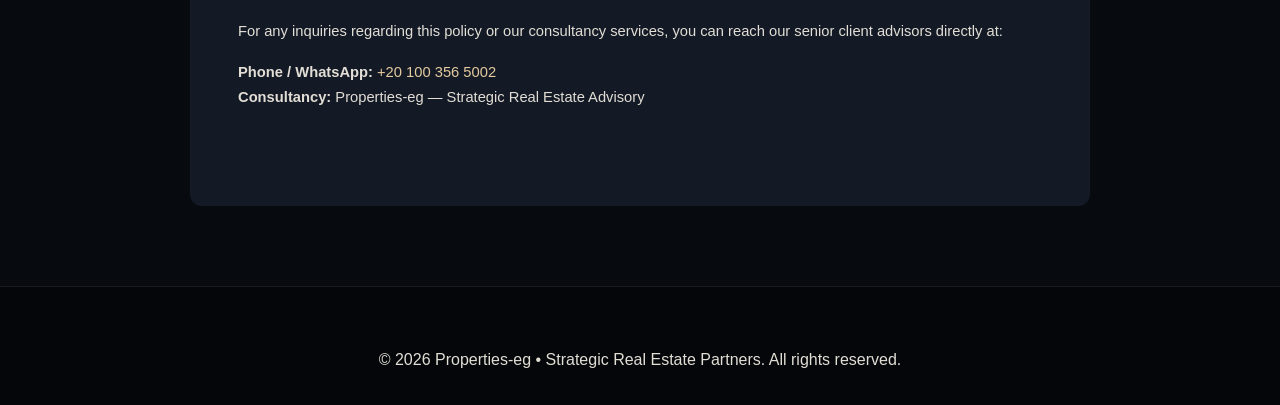
==== commit cc15e7b1: "Setup Google tag AW-18387364928 across all pages" ====
--- a/legal.html
+++ b/legal.html
@@ -12,6 +12,16 @@
   <link href="https://fonts.googleapis.com/css2?family=Cormorant+Garamond:ital,wght@0,400;0,600;1,400&family=Inter:wght@300;400;500;600&display=swap" rel="stylesheet" />
 
   <link rel="stylesheet" href="styles.css" />
+  
+  <!-- Google tag (gtag.js) -->
+  <script async src="https://www.googletagmanager.com/gtag/js?id=AW-18387364928"></script>
+  <script>
+    window.dataLayer = window.dataLayer || [];
+    function gtag(){dataLayer.push(arguments);}
+    gtag('js', new Date());
+
+    gtag('config', 'AW-18387364928');
+  </script>
   <style>
     .legal-page {
       padding: 5rem 0;
--- a/styles.css
+++ b/styles.css
@@ -1,49 +1,48 @@
 /* ==========================================================================
-   LA VISTA DEVELOPMENTS — ULTRA-LUXURY LANDING PAGE STYLESHEET
-   Refined Architectural Elegance & High-Conversion Real Estate Design
+   LA VISTA DEVELOPMENTS — ULTRA-LUXURY REAL ESTATE ARCHITECTURAL STYLESHEET
+   100% Mobile-Friendly & Precision Engineered with Compact WhatsApp CTAs
    ========================================================================== */
 
 :root {
   /* Color Palette */
-  --bg-primary: #090d12;
-  --bg-secondary: #0f151e;
-  --bg-surface: #141c27;
-  --bg-surface-elevated: #1a2432;
-  --bg-glass: rgba(16, 23, 33, 0.72);
-  --bg-glass-card: rgba(20, 28, 39, 0.85);
-
-  --text-primary: #ffffff;
-  --text-secondary: #e2ded5;
-  --text-muted: #9ba3af;
-  --text-subtle: #6b7280;
-
-  --gold-primary: #c5a880;
-  --gold-light: #e5cb9f;
-  --gold-bright: #d4af37;
-  --gold-glow: rgba(197, 168, 128, 0.28);
-  --gold-gradient: linear-gradient(135deg, #f5ebd7 0%, #c5a880 50%, #9e7f55 100%);
+  --bg-noir: #070A0F;
+  --bg-deep: #0D121A;
+  --bg-surface: #131A26;
+  --bg-surface-elevated: #1A2434;
+  --bg-glass: rgba(13, 18, 26, 0.75);
+  --bg-glass-card: rgba(19, 26, 38, 0.92);
+
+  --text-white: #FFFFFF;
+  --text-platinum: #E2DED5;
+  --text-muted: #8E98A8;
+  --text-subtle: #5C6575;
+
+  --gold-primary: #C5A880;
+  --gold-light: #E5CB9F;
+  --gold-bright: #D4AF37;
+  --gold-gradient: linear-gradient(135deg, #F5EBD7 0%, #C5A880 50%, #9E7F55 100%);
+  --gold-glow: rgba(197, 168, 128, 0.22);
   
-  --platinum: #e8e4dc;
-  --platinum-subtle: rgba(232, 228, 220, 0.15);
-
-  --border-color: rgba(232, 228, 220, 0.12);
-  --border-highlight: rgba(197, 168, 128, 0.35);
-
-  --whatsapp-green: #25d366;
-  --whatsapp-glow: rgba(37, 211, 102, 0.35);
+  --border-subtle: rgba(255, 255, 255, 0.08);
+  --border-gold: rgba(197, 168, 128, 0.24);
+  --border-gold-hover: rgba(197, 168, 128, 0.5);
+
+  --whatsapp-green: #4FCE82;
+  --whatsapp-dark: #2EA863;
+  --whatsapp-gradient: linear-gradient(135deg, #4FCE82 0%, #2EA863 100%);
+  --whatsapp-glow: rgba(79, 206, 130, 0.3);
 
   /* Typography */
   --font-serif: 'Cormorant Garamond', Georgia, serif;
-  --font-sans: 'Inter', -apple-system, BlinkMacSystemFont, 'Segoe UI', Roboto, sans-serif;
+  --font-sans: 'Plus Jakarta Sans', -apple-system, BlinkMacSystemFont, 'Segoe UI', Roboto, sans-serif;
 
   /* Shadows */
-  --shadow-sm: 0 4px 12px rgba(0, 0, 0, 0.3);
+  --shadow-sm: 0 4px 15px rgba(0, 0, 0, 0.35);
   --shadow-md: 0 10px 30px rgba(0, 0, 0, 0.5);
   --shadow-lg: 0 20px 50px rgba(0, 0, 0, 0.7);
-  --shadow-gold: 0 0 35px rgba(197, 168, 128, 0.2);
 
   /* Transitions */
-  --transition-smooth: all 0.35s cubic-bezier(0.16, 1, 0.3, 1);
+  --transition-smooth: all 0.3s cubic-bezier(0.16, 1, 0.3, 1);
   --transition-fast: all 0.2s ease;
 }
 
@@ -57,16 +56,18 @@
 html {
   scroll-behavior: smooth;
   font-size: 16px;
-  background-color: var(--bg-primary);
-  color: var(--text-primary);
+  background-color: var(--bg-noir);
+  color: var(--text-white);
+  overflow-x: hidden;
 }
 
 body {
   font-family: var(--font-sans);
-  background-color: var(--bg-primary);
-  color: var(--text-secondary);
+  background-color: var(--bg-noir);
+  color: var(--text-platinum);
   line-height: 1.6;
   overflow-x: hidden;
+  width: 100%;
   -webkit-font-smoothing: antialiased;
   -moz-osx-font-smoothing: grayscale;
 }
@@ -92,7 +93,7 @@
   width: 100%;
   max-width: 1240px;
   margin: 0 auto;
-  padding: 0 1.5rem;
+  padding: 0 1.25rem;
 }
 
 .text-center {
@@ -111,243 +112,71 @@
 }
 
 /* ==========================================================================
-   ANNOUNCEMENT BAR
+   COMPACT ELEGANT WHATSAPP BUTTONS (SMALL & SUBTLE)
    ========================================================================== */
-.announcement-bar {
-  background: linear-gradient(90deg, #111822 0%, #1c2635 50%, #111822 100%);
-  border-bottom: 1px solid var(--border-color);
-  padding: 0.55rem 0;
-  font-size: 0.78rem;
-  letter-spacing: 0.04em;
-  color: var(--text-secondary);
-}
-
-.announcement-inner {
-  display: flex;
-  justify-content: space-between;
-  align-items: center;
-  flex-wrap: wrap;
-  gap: 0.5rem;
-}
-
-.announcement-left {
-  display: flex;
-  align-items: center;
-  gap: 0.6rem;
-}
-
-.badge-pulse {
-  width: 7px;
-  height: 7px;
-  border-radius: 50%;
-  background-color: var(--gold-bright);
-  box-shadow: 0 0 10px var(--gold-bright);
-  animation: pulse-glow 2s infinite ease-in-out;
-}
-
-@keyframes pulse-glow {
-  0%, 100% { opacity: 1; transform: scale(1); }
-  50% { opacity: 0.4; transform: scale(0.85); }
-}
-
-.announcement-link {
+.btn-wa-compact {
   display: inline-flex;
   align-items: center;
-  gap: 0.4rem;
-  color: var(--gold-light);
-  font-weight: 500;
-}
-
-.announcement-link:hover {
-  color: #ffffff;
-}
-
-.icon-inline {
-  width: 14px;
-  height: 14px;
-  fill: currentColor;
-}
-
-/* ==========================================================================
-   SITE HEADER & NAVBAR
-   ========================================================================== */
-.site-header {
-  position: sticky;
-  top: 0;
-  z-index: 900;
-  background: rgba(9, 13, 18, 0.88);
-  backdrop-filter: blur(16px);
-  -webkit-backdrop-filter: blur(16px);
-  border-bottom: 1px solid var(--border-color);
-  transition: var(--transition-smooth);
-}
-
-.site-header.scrolled {
-  background: rgba(7, 10, 14, 0.96);
-  box-shadow: var(--shadow-md);
-  border-bottom-color: rgba(197, 168, 128, 0.2);
-}
-
-.header-container {
-  display: flex;
-  align-items: center;
-  justify-content: space-between;
-  padding-top: 0.85rem;
-  padding-bottom: 0.85rem;
-}
-
-.brand-group {
-  display: flex;
-  align-items: center;
-  gap: 0.85rem;
-}
-
-.brand-logo {
-  height: 46px;
-  width: auto;
-  object-fit: contain;
-  filter: brightness(1.05);
-}
-
-.brand-divider {
-  width: 1px;
-  height: 24px;
-  background-color: rgba(232, 228, 220, 0.25);
-}
-
-.consultancy-tag {
-  font-size: 0.72rem;
-  letter-spacing: 0.18em;
-  text-transform: uppercase;
-  color: var(--gold-light);
-  font-weight: 400;
-}
-
-.main-nav .nav-list {
-  display: flex;
-  list-style: none;
-  gap: 2rem;
-}
-
-.nav-link {
-  font-size: 0.84rem;
-  letter-spacing: 0.12em;
-  text-transform: uppercase;
-  color: var(--text-muted);
-  font-weight: 400;
-  padding: 0.3rem 0;
-  position: relative;
-  transition: var(--transition-fast);
-}
-
-.nav-link::after {
-  content: '';
-  position: absolute;
-  bottom: 0;
-  left: 50%;
-  width: 0;
-  height: 1.5px;
-  background: var(--gold-gradient);
-  transition: var(--transition-fast);
-  transform: translateX(-50%);
-}
-
-.nav-link:hover {
-  color: #ffffff;
-}
-
-.nav-link:hover::after {
-  width: 100%;
-}
-
-.header-actions {
-  display: flex;
-  align-items: center;
-  gap: 0.85rem;
-}
-
-.btn-whatsapp-sm {
-  display: inline-flex;
-  align-items: center;
-  gap: 0.45rem;
-  padding: 0.5rem 0.95rem;
+  justify-content: center;
+  gap: 7px;
+  padding: 9px 18px;
+  background: #4FCE82;
   border-radius: 4px;
-  background: rgba(37, 211, 102, 0.1);
-  border: 1px solid rgba(37, 211, 102, 0.35);
-  color: var(--whatsapp-green);
+  color: #FFFFFF;
   font-size: 0.78rem;
   font-weight: 600;
-  letter-spacing: 0.06em;
-  text-transform: uppercase;
-  transition: var(--transition-fast);
-}
-
-.btn-whatsapp-sm:hover {
-  background: var(--whatsapp-green);
-  color: #ffffff;
-  box-shadow: 0 0 20px var(--whatsapp-glow);
-}
-
-.btn-whatsapp-sm .icon-sm {
-  width: 15px;
-  height: 15px;
-  fill: currentColor;
-}
-
-.btn-primary {
-  display: inline-flex;
+  letter-spacing: 0.04em;
+  text-transform: uppercase;
+  transition: filter 0.2s ease, transform 0.2s ease, box-shadow 0.2s ease;
+  box-shadow: 0 2px 10px rgba(37, 211, 102, 0.35);
+  line-height: 1;
+  white-space: nowrap;
+  overflow: hidden;
+}
+
+.btn-wa-compact:hover {
+  filter: brightness(1.08);
+  transform: translateY(-1px);
+  box-shadow: 0 4px 16px rgba(37, 211, 102, 0.45);
+}
+
+.btn-card-wa-compact {
+  display: flex;
   align-items: center;
   justify-content: center;
-  gap: 0.5rem;
-  padding: 0.65rem 1.4rem;
-  background: var(--gold-gradient);
-  color: #090d12;
-  font-size: 0.8rem;
+  gap: 7px;
+  width: 100%;
+  padding: 10px 16px;
+  border-radius: 4px;
+  background: #4FCE82;
+  color: #FFFFFF;
+  font-size: 0.78rem;
   font-weight: 600;
-  letter-spacing: 0.12em;
-  text-transform: uppercase;
-  border: none;
-  border-radius: 3px;
-  cursor: pointer;
-  transition: var(--transition-smooth);
-  box-shadow: var(--shadow-gold);
-}
-
-.btn-primary:hover {
-  transform: translateY(-2px);
-  filter: brightness(1.1);
-  box-shadow: 0 8px 25px rgba(197, 168, 128, 0.4);
-}
-
-.icon-arrow {
-  width: 16px;
-  height: 16px;
-  transition: transform 0.2s ease;
-}
-
-.btn-primary:hover .icon-arrow {
-  transform: translateX(3px);
-}
-
-.mobile-toggle {
-  display: none;
-  flex-direction: column;
-  justify-content: space-around;
-  width: 28px;
-  height: 22px;
-  background: transparent;
-  border: none;
-  cursor: pointer;
-  padding: 0;
-  z-index: 999;
-}
-
-.mobile-toggle span {
-  width: 100%;
-  height: 2px;
-  background-color: var(--text-primary);
-  transition: var(--transition-fast);
-  border-radius: 2px;
+  letter-spacing: 0.04em;
+  text-transform: uppercase;
+  box-shadow: 0 2px 10px rgba(37, 211, 102, 0.35);
+  transition: filter 0.2s ease, transform 0.2s ease;
+  line-height: 1;
+  white-space: nowrap;
+  overflow: hidden;
+}
+
+.btn-card-wa-compact:hover {
+  filter: brightness(1.08);
+  transform: translateY(-1px);
+}
+
+.icon-wa-sm {
+  width: 16px !important;
+  height: 16px !important;
+  min-width: 16px;
+  min-height: 16px;
+  max-width: 16px;
+  max-height: 16px;
+  fill: #FFFFFF;
+  flex-shrink: 0;
+  display: block;
+  overflow: hidden;
 }
 
 /* ==========================================================================
@@ -355,10 +184,10 @@
    ========================================================================== */
 .hero-section {
   position: relative;
-  min-height: calc(100vh - 100px);
-  display: flex;
-  align-items: center;
-  padding: 4.5rem 0 5.5rem;
+  min-height: 94vh;
+  display: flex;
+  align-items: center;
+  padding: 3.5rem 0 4.5rem;
   overflow: hidden;
 }
 
@@ -373,48 +202,66 @@
   height: 100%;
   object-fit: cover;
   object-position: center 35%;
-  filter: brightness(0.65) saturate(1.1);
-  transform: scale(1.03);
-  animation: hero-kenburns 25s infinite alternate ease-in-out;
-}
-
-@keyframes hero-kenburns {
-  0% { transform: scale(1.02); }
-  100% { transform: scale(1.08); }
+  filter: brightness(0.55) saturate(1.1);
+  transform: scale(1.02);
 }
 
 .hero-overlay {
   position: absolute;
   inset: 0;
-  background: radial-gradient(circle at 75% 30%, rgba(9, 13, 18, 0.4) 0%, rgba(9, 13, 18, 0.92) 80%),
-              linear-gradient(180deg, rgba(9, 13, 18, 0.6) 0%, rgba(9, 13, 18, 0.95) 100%);
+  background: radial-gradient(circle at 50% 15%, rgba(7, 10, 15, 0.45) 0%, rgba(7, 10, 15, 0.94) 80%),
+              linear-gradient(180deg, rgba(7, 10, 15, 0.65) 0%, rgba(7, 10, 15, 0.98) 100%);
 }
 
 .hero-container {
   position: relative;
   z-index: 2;
+  width: 100%;
+}
+
+.hero-brand-center {
+  display: flex;
+  flex-direction: column;
+  align-items: center;
+  margin-bottom: 2.4rem;
+}
+
+.hero-center-logo {
+  height: 54px;
+  width: auto;
+  object-fit: contain;
+  filter: drop-shadow(0 4px 15px rgba(0, 0, 0, 0.6));
+}
+
+.hero-brand-subtitle {
+  font-size: 0.68rem;
+  letter-spacing: 0.32em;
+  text-transform: uppercase;
+  color: var(--gold-light);
+  margin-top: 0.5rem;
+  font-weight: 500;
 }
 
 .hero-grid {
   display: grid;
-  grid-template-columns: 1.15fr 0.85fr;
-  gap: 3.5rem;
+  grid-template-columns: 1.12fr 0.88fr;
+  gap: 3rem;
   align-items: center;
 }
 
 .pill-tag {
   display: inline-flex;
   align-items: center;
-  gap: 0.6rem;
-  padding: 0.35rem 1rem;
+  gap: 0.5rem;
+  padding: 0.3rem 0.85rem;
   border-radius: 50px;
-  background: rgba(197, 168, 128, 0.12);
-  border: 1px solid rgba(197, 168, 128, 0.35);
-  font-size: 0.68rem;
-  letter-spacing: 0.28em;
-  text-transform: uppercase;
-  color: var(--gold-light);
-  margin-bottom: 1.5rem;
+  background: rgba(197, 168, 128, 0.1);
+  border: 1px solid rgba(197, 168, 128, 0.3);
+  font-size: 0.65rem;
+  letter-spacing: 0.22em;
+  text-transform: uppercase;
+  color: var(--gold-light);
+  margin-bottom: 1.1rem;
   backdrop-filter: blur(8px);
 }
 
@@ -427,101 +274,93 @@
 
 .hero-heading {
   font-family: var(--font-serif);
-  font-size: 3.35rem;
+  font-size: clamp(2.1rem, 4.2vw, 3.2rem);
   line-height: 1.12;
   font-weight: 400;
-  color: #ffffff;
-  letter-spacing: -0.01em;
-  margin-bottom: 1.5rem;
+  color: #FFFFFF;
+  margin-bottom: 1.1rem;
 }
 
 .hero-description {
-  font-size: 1.05rem;
+  font-size: 0.95rem;
   line-height: 1.7;
-  color: var(--text-secondary);
-  max-width: 580px;
-  margin-bottom: 2.2rem;
+  color: var(--text-platinum);
+  max-width: 540px;
+  margin-bottom: 1.6rem;
   font-weight: 300;
 }
 
 .hero-description em {
   font-style: italic;
-  color: var(--platinum);
+  color: #FFFFFF;
   font-family: var(--font-serif);
-  font-size: 1.18rem;
-}
-
-.hero-metrics {
-  display: grid;
-  grid-template-columns: repeat(4, 1fr);
+  font-size: 1.1rem;
+}
+
+.hero-description strong {
+  color: var(--gold-light);
+  font-weight: 600;
+}
+
+.hero-highlight-banner {
+  display: flex;
+  align-items: center;
   gap: 1rem;
-  padding: 1.35rem 1rem;
-  background: rgba(16, 23, 33, 0.7);
-  border: 1px solid var(--border-color);
+  padding: 1.05rem 1.3rem;
+  background: linear-gradient(135deg, rgba(197, 168, 128, 0.14) 0%, rgba(19, 26, 38, 0.88) 100%);
+  border: 1px solid var(--border-gold);
+  border-left: 3px solid var(--gold-bright);
   border-radius: 8px;
-  backdrop-filter: blur(12px);
-  margin-bottom: 2rem;
-}
-
-.metric-card {
-  text-align: center;
-  position: relative;
-}
-
-.metric-card:not(:last-child)::after {
-  content: '';
-  position: absolute;
-  right: -0.5rem;
-  top: 15%;
-  height: 70%;
-  width: 1px;
-  background-color: var(--border-color);
-}
-
-.metric-num {
-  font-family: var(--font-serif);
-  font-size: 1.75rem;
-  font-weight: 600;
-  color: var(--gold-light);
-  line-height: 1;
-}
-
-.metric-unit {
-  font-size: 0.72rem;
-  font-weight: 600;
+  backdrop-filter: blur(14px);
+  margin-bottom: 1.6rem;
+  max-width: 540px;
+  box-shadow: 0 4px 20px rgba(0, 0, 0, 0.35);
+}
+
+.hero-highlight-icon {
+  width: 42px;
+  height: 42px;
+  min-width: 42px;
+  border-radius: 8px;
+  background: rgba(197, 168, 128, 0.16);
+  border: 1px solid var(--border-gold);
+  display: flex;
+  align-items: center;
+  justify-content: center;
+  color: var(--gold-bright);
+  flex-shrink: 0;
+}
+
+.hero-highlight-text {
+  font-size: 0.95rem;
+  line-height: 1.5;
+  color: var(--text-white);
+  font-weight: 400;
+}
+
+.highlight-val {
+  color: var(--gold-light);
+  font-weight: 700;
+  font-size: 1.05rem;
+  white-space: nowrap;
+}
+
+.hero-cta-row {
+  margin-bottom: 1.3rem;
+}
+
+.hero-trust {
+  display: flex;
+  align-items: center;
+  gap: 0.6rem;
+  flex-wrap: wrap;
+  font-size: 0.74rem;
+  color: var(--text-muted);
+}
+
+.trust-sep {
   color: var(--gold-primary);
-  margin-left: 2px;
-  text-transform: uppercase;
-}
-
-.metric-lbl {
-  display: block;
-  font-size: 0.68rem;
-  letter-spacing: 0.08em;
-  text-transform: uppercase;
-  color: var(--text-muted);
-  margin-top: 0.35rem;
-}
-
-.hero-trust {
-  display: flex;
-  gap: 1.6rem;
-  flex-wrap: wrap;
-}
-
-.trust-item {
-  display: flex;
-  align-items: center;
-  gap: 0.45rem;
-  font-size: 0.78rem;
-  color: var(--text-muted);
-  letter-spacing: 0.04em;
-}
-
-.trust-icon {
-  width: 16px;
-  height: 16px;
-  fill: var(--gold-primary);
+  font-size: 0.65rem;
 }
 
 /* ==========================================================================
@@ -529,67 +368,56 @@
    ========================================================================== */
 .glass-form-card {
   background: var(--bg-glass-card);
-  border: 1px solid var(--border-highlight);
+  border: 1px solid var(--border-gold);
   border-radius: 12px;
-  padding: 2.2rem 2rem;
-  box-shadow: var(--shadow-lg), var(--shadow-gold);
+  padding: 2rem 1.75rem;
+  box-shadow: var(--shadow-lg);
   backdrop-filter: blur(20px);
-  -webkit-backdrop-filter: blur(20px);
   position: relative;
-}
-
-.glass-form-card::before {
-  content: '';
-  position: absolute;
-  top: 0;
-  left: 10%;
-  right: 10%;
-  height: 1px;
-  background: linear-gradient(90deg, transparent, var(--gold-light), transparent);
 }
 
 .form-header {
   text-align: center;
-  margin-bottom: 1.6rem;
+  margin-bottom: 1.4rem;
 }
 
 .form-badge {
   display: inline-block;
-  font-size: 0.65rem;
-  letter-spacing: 0.25em;
+  font-size: 0.62rem;
+  letter-spacing: 0.22em;
   text-transform: uppercase;
   color: var(--gold-bright);
   font-weight: 600;
-  margin-bottom: 0.4rem;
+  margin-bottom: 0.35rem;
 }
 
 .form-title {
   font-family: var(--font-serif);
-  font-size: 1.65rem;
-  color: #ffffff;
+  font-size: 1.55rem;
+  color: #FFFFFF;
   font-weight: 500;
   line-height: 1.25;
-  margin-bottom: 0.45rem;
+  margin-bottom: 0.35rem;
 }
 
 .form-subtitle {
-  font-size: 0.8rem;
+  font-size: 0.78rem;
   color: var(--text-muted);
-  line-height: 1.45;
+  line-height: 1.4;
 }
 
 .form-group {
-  margin-bottom: 1.15rem;
+  margin-bottom: 1.1rem;
 }
 
 .form-label {
   display: block;
-  font-size: 0.75rem;
-  letter-spacing: 0.06em;
-  text-transform: uppercase;
-  color: var(--text-secondary);
+  font-size: 0.72rem;
+  letter-spacing: 0.05em;
+  text-transform: uppercase;
+  color: var(--text-platinum);
   font-weight: 500;
-  margin-bottom: 0.4rem;
+  margin-bottom: 0.35rem;
 }
 
 .input-wrapper {
@@ -598,22 +426,13 @@
   align-items: center;
 }
 
-.field-icon {
-  position: absolute;
-  left: 0.9rem;
-  width: 17px;
-  height: 17px;
-  fill: var(--text-muted);
-  pointer-events: none;
-}
-
 .form-input {
   width: 100%;
-  padding: 0.75rem 1rem 0.75rem 2.5rem;
-  background: rgba(9, 13, 18, 0.75);
-  border: 1px solid var(--border-color);
+  padding: 0.8rem 0.9rem;
+  background: rgba(7, 10, 15, 0.85);
+  border: 1px solid var(--border-subtle);
   border-radius: 6px;
-  color: #ffffff;
+  color: #FFFFFF;
   font-size: 0.88rem;
   transition: var(--transition-fast);
 }
@@ -621,29 +440,24 @@
 .form-input:focus {
   outline: none;
   border-color: var(--gold-primary);
-  background: rgba(15, 21, 30, 0.95);
-  box-shadow: 0 0 12px rgba(197, 168, 128, 0.25);
-}
-
-.form-input::placeholder {
-  color: var(--text-subtle);
+  background: rgba(13, 18, 26, 0.95);
 }
 
 .phone-input-row {
   display: flex;
-  gap: 0.5rem;
+  gap: 0.45rem;
 }
 
 .country-select {
-  width: 110px;
-  background: rgba(9, 13, 18, 0.75);
-  border: 1px solid var(--border-color);
+  width: 105px;
+  background: rgba(7, 10, 15, 0.85);
+  border: 1px solid var(--border-subtle);
   border-radius: 6px;
-  color: #ffffff;
-  font-size: 0.85rem;
-  padding: 0.75rem 0.6rem;
+  color: #FFFFFF;
+  font-size: 0.82rem;
+  padding: 0.8rem 0.5rem;
   cursor: pointer;
-  transition: var(--transition-fast);
+  flex-shrink: 0;
 }
 
 .country-select:focus {
@@ -653,40 +467,21 @@
 
 .country-select option {
   background-color: var(--bg-surface-elevated);
-  color: #ffffff;
+  color: #FFFFFF;
 }
 
 .phone-wrapper {
   flex: 1;
 }
 
-.phone-wrapper .form-input {
-  padding-left: 1rem;
-}
-
-.form-select {
-  padding-left: 1rem;
-  cursor: pointer;
-  appearance: none;
-  background-image: url("data:image/svg+xml,%3Csvg xmlns='http://www.w3.org/2000/svg' fill='%23c5a880' viewBox='0 0 20 20'%3E%3Cpath fill-rule='evenodd' d='M5.293 7.293a1 1 0 011.414 0L10 10.586l3.293-3.293a1 1 0 111.414 1.414l-4 4a1 1 0 01-1.414 0l-4-4a1 1 0 010-1.414z' clip-rule='evenodd'/%3E%3C/svg%3E");
-  background-repeat: no-repeat;
-  background-position: right 0.8rem center;
-  background-size: 18px;
-}
-
-.form-select option {
-  background-color: var(--bg-surface-elevated);
-  color: #ffffff;
-}
-
 .btn-submit {
   width: 100%;
-  padding: 0.9rem;
+  padding: 0.88rem;
   background: var(--gold-gradient);
-  color: #090d12;
-  font-size: 0.85rem;
+  color: #070A0F;
+  font-size: 0.82rem;
   font-weight: 700;
-  letter-spacing: 0.14em;
+  letter-spacing: 0.12em;
   text-transform: uppercase;
   border: none;
   border-radius: 6px;
@@ -701,15 +496,14 @@
 
 .btn-submit:hover {
   transform: translateY(-2px);
-  filter: brightness(1.12);
-  box-shadow: 0 10px 25px rgba(197, 168, 128, 0.4);
+  filter: brightness(1.1);
 }
 
 .btn-spinner {
-  width: 18px;
-  height: 18px;
-  border: 2px solid rgba(9, 13, 18, 0.3);
-  border-top-color: #090d12;
+  width: 16px;
+  height: 16px;
+  border: 2px solid rgba(7, 10, 15, 0.3);
+  border-top-color: #070A0F;
   border-radius: 50%;
   animation: spin 0.8s linear infinite;
 }
@@ -719,7 +513,7 @@
 }
 
 .form-disclaimer {
-  font-size: 0.68rem;
+  font-size: 0.7rem;
   line-height: 1.5;
   color: var(--text-subtle);
   margin-top: 1rem;
@@ -730,126 +524,441 @@
   color: var(--text-muted);
 }
 
+.legal-link {
+  color: var(--gold-light);
+  text-decoration: underline;
+  text-underline-offset: 2px;
+}
+
+.legal-link:hover {
+  color: #FFFFFF;
+}
+
 .form-feedback {
-  margin-top: 1rem;
-  padding: 0.85rem;
+  margin-top: 0.85rem;
+  padding: 0.75rem;
   border-radius: 6px;
-  font-size: 0.82rem;
+  font-size: 0.8rem;
   text-align: center;
-  line-height: 1.4;
 }
 
 .form-feedback.success {
   background: rgba(37, 211, 102, 0.15);
   border: 1px solid var(--whatsapp-green);
-  color: #a7f3d0;
+  color: #A7F3D0;
 }
 
 .form-feedback.error {
   background: rgba(239, 68, 68, 0.15);
-  border: 1px solid #ef4444;
-  color: #fca5a5;
+  border: 1px solid #EF4444;
+  color: #FCA5A5;
+}
+
+/* ==========================================================================
+   FLAGSHIP SPOTLIGHT: EL PATIO TOWNSIDE (REFINED DESKTOP FONT SIZE)
+   ========================================================================== */
+.special-launch-section {
+  padding: 4.5rem 0 3rem;
+  background: radial-gradient(circle at 50% 25%, rgba(26, 36, 52, 0.4) 0%, var(--bg-noir) 80%);
+}
+
+.special-launch-card {
+  background: linear-gradient(180deg, #121A26 0%, #0A0F17 100%);
+  border: 1px solid var(--border-gold);
+  border-radius: 14px;
+  overflow: hidden;
+  box-shadow: var(--shadow-lg);
+}
+
+.special-launch-grid {
+  display: grid;
+  grid-template-columns: 0.95fr 1.05fr;
+  align-items: stretch;
+}
+
+.special-media-col {
+  height: 100%;
+  min-height: 420px;
+  position: relative;
+}
+
+.special-media-wrap {
+  width: 100%;
+  height: 100%;
+  position: relative;
+  overflow: hidden;
+}
+
+.special-img {
+  width: 100%;
+  height: 100%;
+  object-fit: cover;
+}
+
+.special-media-overlay {
+  position: absolute;
+  inset: 0;
+  background: linear-gradient(90deg, rgba(7, 10, 15, 0.05) 0%, rgba(7, 10, 15, 0.7) 100%);
+}
+
+.special-badge-float {
+  position: absolute;
+  top: 1.2rem;
+  left: 1.2rem;
+  background: rgba(7, 10, 15, 0.88);
+  border: 1px solid var(--gold-primary);
+  color: var(--gold-light);
+  font-size: 0.65rem;
+  font-weight: 600;
+  letter-spacing: 0.16em;
+  text-transform: uppercase;
+  padding: 0.35rem 0.8rem;
+  border-radius: 4px;
+  backdrop-filter: blur(8px);
+}
+
+.special-location-tag {
+  position: absolute;
+  bottom: 1.2rem;
+  left: 1.2rem;
+  color: #FFFFFF;
+  font-size: 0.74rem;
+  letter-spacing: 0.1em;
+  text-transform: uppercase;
+  font-weight: 500;
+  background: rgba(7, 10, 15, 0.75);
+  padding: 0.3rem 0.75rem;
+  border-radius: 4px;
+}
+
+.special-content-col {
+  padding: 2.8rem 2.4rem;
+  display: flex;
+  flex-direction: column;
+  justify-content: center;
+}
+
+.special-logo-wrap {
+  height: 44px;
+  margin-bottom: 0.8rem;
+}
+
+.special-logo {
+  height: 44px;
+  width: auto;
+  object-fit: contain;
+}
+
+.special-pill {
+  display: inline-flex;
+  align-items: center;
+  gap: 0.45rem;
+  background: rgba(197, 168, 128, 0.12);
+  border: 1px solid rgba(197, 168, 128, 0.3);
+  color: var(--gold-light);
+  font-size: 0.62rem;
+  font-weight: 600;
+  letter-spacing: 0.2em;
+  text-transform: uppercase;
+  padding: 0.25rem 0.75rem;
+  border-radius: 50px;
+  margin-bottom: 0.65rem;
+}
+
+.special-pill .dot {
+  width: 4px;
+  height: 4px;
+  border-radius: 50%;
+  background: var(--gold-bright);
+}
+
+/* Reasonable Balanced Font Size for Desktop */
+.special-heading {
+  font-family: var(--font-serif);
+  font-size: clamp(1.1rem, 1.4vw, 1.3rem);
+  color: #FFFFFF;
+  line-height: 1.25;
+  font-weight: 500;
+  margin-bottom: 1.2rem;
+  letter-spacing: 0.02em;
+}
+
+.spec-group {
+  margin-bottom: 1.15rem;
+}
+
+.spec-group-title {
+  display: block;
+  font-size: 0.72rem;
+  letter-spacing: 0.1em;
+  text-transform: uppercase;
+  color: var(--gold-light);
+  font-weight: 600;
+  margin-bottom: 0.45rem;
+}
+
+.spec-row {
+  display: flex;
+  align-items: baseline;
+  gap: 0.45rem;
+  font-size: 0.82rem;
+  color: var(--text-platinum);
+  margin-bottom: 0.25rem;
+}
+
+.spec-label {
+  color: var(--text-muted);
+  font-size: 0.78rem;
+}
+
+.spec-value {
+  color: #FFFFFF;
+}
+
+.spec-grid-2col {
+  display: grid;
+  grid-template-columns: 1fr 1fr;
+  gap: 0.6rem;
+}
+
+.spec-item-box {
+  background: rgba(7, 10, 15, 0.6);
+  border: 1px solid var(--border-subtle);
+  border-radius: 5px;
+  padding: 0.55rem 0.75rem;
+}
+
+.box-lbl {
+  display: block;
+  font-size: 0.65rem;
+  letter-spacing: 0.06em;
+  text-transform: uppercase;
+  color: var(--text-muted);
+  margin-bottom: 0.15rem;
+}
+
+.box-val {
+  display: block;
+  font-size: 0.78rem;
+  color: #FFFFFF;
+  font-weight: 500;
+}
+
+.townside-table-wrapper {
+  width: 100%;
+  border: 1px solid rgba(255, 255, 255, 0.12);
+  border-radius: 6px;
+  background: #0d1117;
+  margin-top: 0.5rem;
+  overflow: hidden;
+}
+
+.townside-table {
+  width: 100%;
+  table-layout: fixed;
+  border-collapse: collapse;
+  font-family: var(--font-sans);
+  font-size: 0.82rem;
+  text-align: left;
+}
+
+.townside-table thead tr {
+  background: #161b22;
+  border-bottom: 1px solid rgba(255, 255, 255, 0.14);
+}
+
+.townside-table th {
+  padding: 0.65rem 0.65rem;
+  color: #c9d1d9;
+  font-weight: 600;
+  font-size: 0.78rem;
+  letter-spacing: 0.02em;
+  border-right: 1px solid rgba(255, 255, 255, 0.08);
+}
+
+.townside-table th:nth-child(1),
+.townside-table td:nth-child(1) {
+  width: 36%;
+  text-align: left;
+}
+
+.townside-table th:nth-child(2),
+.townside-table td:nth-child(2) {
+  width: 22%;
+  text-align: center;
+}
+
+.townside-table th:nth-child(3),
+.townside-table td:nth-child(3) {
+  width: 42%;
+  text-align: right;
+  border-right: none;
+}
+
+.townside-table td {
+  padding: 0.65rem 0.65rem;
+  border-bottom: 1px solid rgba(255, 255, 255, 0.08);
+  border-right: 1px solid rgba(255, 255, 255, 0.08);
+  vertical-align: middle;
+}
+
+.townside-table tbody tr:last-child td {
+  border-bottom: none;
+}
+
+.townside-table tbody tr:hover {
+  background: rgba(255, 255, 255, 0.025);
+}
+
+.townside-table .cell-model {
+  color: #FFFFFF;
+  font-weight: 700;
+  white-space: nowrap;
+}
+
+.townside-table .cell-area {
+  color: #c9d1d9;
+  white-space: nowrap;
+  text-align: center;
+}
+
+.townside-table .cell-price {
+  color: #FFFFFF;
+  font-weight: 700;
+  white-space: nowrap;
+  text-align: right;
+  font-family: var(--font-sans);
+}
+
+.special-price-action-row {
+  display: flex;
+  align-items: center;
+  justify-content: space-between;
+  gap: 1.2rem;
+  background: var(--bg-surface-elevated);
+  border: 1px solid var(--border-gold);
+  border-radius: 7px;
+  padding: 0.95rem 1.2rem;
+  margin-top: 1.3rem;
+  flex-wrap: wrap;
+}
+
+.special-price-box {
+  display: flex;
+  flex-direction: column;
+}
+
+.special-price-lbl {
+  font-size: 0.68rem;
+  letter-spacing: 0.08em;
+  text-transform: uppercase;
+  color: var(--text-muted);
+}
+
+.special-price-val {
+  font-family: var(--font-serif);
+  font-size: 1.45rem;
+  font-weight: 700;
+  color: var(--gold-light);
 }
 
 /* ==========================================================================
    DEVELOPMENTS PORTFOLIO SECTION
    ========================================================================== */
 .developments-section {
-  padding: 6.5rem 0;
-  background: radial-gradient(circle at 50% 10%, rgba(20, 28, 39, 0.6) 0%, var(--bg-primary) 70%);
-  position: relative;
+  padding: 4.5rem 0;
+  background: radial-gradient(circle at 50% 10%, rgba(20, 28, 39, 0.55) 0%, var(--bg-noir) 70%);
 }
 
 .section-header {
-  margin-bottom: 3.5rem;
+  margin-bottom: 2.8rem;
 }
 
 .section-eyebrow {
   display: inline-block;
-  font-size: 0.75rem;
-  letter-spacing: 0.3em;
+  font-size: 0.72rem;
+  letter-spacing: 0.28em;
   text-transform: uppercase;
   color: var(--gold-light);
   font-weight: 500;
-  margin-bottom: 0.6rem;
+  margin-bottom: 0.45rem;
 }
 
 .section-title {
   font-family: var(--font-serif);
-  font-size: 2.75rem;
-  color: #ffffff;
+  font-size: clamp(2rem, 3.5vw, 2.6rem);
+  color: #FFFFFF;
   font-weight: 400;
   line-height: 1.2;
 }
 
 .luxury-divider {
-  width: 60px;
+  width: 50px;
   height: 2px;
   background: var(--gold-gradient);
-  margin: 1.2rem auto;
+  margin: 1rem auto;
 }
 
 .section-subtitle {
-  font-size: 1rem;
+  font-size: 0.92rem;
   color: var(--text-muted);
-  max-width: 680px;
+  max-width: 620px;
   margin: 0 auto;
   font-weight: 300;
 }
 
 /* Filter Tabs */
 .filter-tabs-wrapper {
-  margin-top: 2.2rem;
+  margin-top: 1.8rem;
   display: flex;
   justify-content: center;
 }
 
 .filter-tabs {
   display: inline-flex;
-  gap: 0.4rem;
-  padding: 0.35rem;
+  gap: 0.35rem;
+  padding: 0.3rem;
   background: var(--bg-surface);
-  border: 1px solid var(--border-color);
+  border: 1px solid var(--border-subtle);
   border-radius: 50px;
   flex-wrap: wrap;
   justify-content: center;
 }
 
 .filter-btn {
-  padding: 0.55rem 1.25rem;
+  padding: 0.45rem 1.1rem;
   border-radius: 50px;
   background: transparent;
   border: none;
   color: var(--text-muted);
-  font-size: 0.78rem;
+  font-size: 0.74rem;
   font-weight: 500;
-  letter-spacing: 0.06em;
+  letter-spacing: 0.05em;
   text-transform: uppercase;
   cursor: pointer;
   transition: var(--transition-fast);
 }
 
 .filter-btn:hover {
-  color: #ffffff;
+  color: #FFFFFF;
 }
 
 .filter-btn.active {
   background: var(--gold-gradient);
-  color: #090d12;
+  color: #070A0F;
   font-weight: 700;
-  box-shadow: 0 4px 15px rgba(197, 168, 128, 0.35);
 }
 
 /* Projects Grid */
 .projects-grid {
   display: grid;
-  grid-template-columns: repeat(auto-fill, minmax(350px, 1fr));
-  gap: 2rem;
+  grid-template-columns: repeat(auto-fill, minmax(340px, 1fr));
+  gap: 1.8rem;
 }
 
 .project-card {
   background: var(--bg-surface);
-  border: 1px solid var(--border-color);
+  border: 1px solid var(--border-subtle);
   border-radius: 10px;
   overflow: hidden;
   transition: var(--transition-smooth);
@@ -858,14 +967,14 @@
 }
 
 .project-card:hover {
-  transform: translateY(-6px);
-  border-color: var(--border-highlight);
-  box-shadow: var(--shadow-lg), 0 0 25px rgba(197, 168, 128, 0.15);
+  transform: translateY(-4px);
+  border-color: var(--border-gold-hover);
+  box-shadow: var(--shadow-md);
 }
 
 .card-media {
   position: relative;
-  height: 230px;
+  height: 220px;
   overflow: hidden;
 }
 
@@ -873,611 +982,264 @@
   width: 100%;
   height: 100%;
   object-fit: cover;
-  transition: transform 0.6s cubic-bezier(0.16, 1, 0.3, 1);
+  transition: transform 0.5s ease;
 }
 
 .project-card:hover .card-img {
-  transform: scale(1.06);
+  transform: scale(1.05);
 }
 
 .card-overlay {
   position: absolute;
   inset: 0;
-  background: linear-gradient(180deg, rgba(9, 13, 18, 0.2) 0%, rgba(9, 13, 18, 0.8) 100%);
+  background: linear-gradient(180deg, rgba(7, 10, 15, 0.15) 0%, rgba(7, 10, 15, 0.8) 100%);
 }
 
 .card-badge {
   position: absolute;
-  top: 1rem;
-  left: 1rem;
-  padding: 0.3rem 0.75rem;
+  top: 0.85rem;
+  left: 0.85rem;
+  padding: 0.25rem 0.65rem;
   border-radius: 4px;
-  font-size: 0.65rem;
+  font-size: 0.62rem;
   font-weight: 600;
-  letter-spacing: 0.12em;
-  text-transform: uppercase;
-  background: rgba(9, 13, 18, 0.85);
-  border: 1px solid var(--border-color);
-  color: var(--platinum);
+  letter-spacing: 0.1em;
+  text-transform: uppercase;
+  background: rgba(7, 10, 15, 0.85);
+  border: 1px solid var(--border-subtle);
+  color: var(--text-platinum);
   backdrop-filter: blur(8px);
 }
 
 .card-badge.gold-badge {
-  background: rgba(197, 168, 128, 0.25);
+  background: rgba(197, 168, 128, 0.22);
   border-color: var(--gold-primary);
   color: var(--gold-light);
 }
 
 .card-location {
   position: absolute;
-  bottom: 0.85rem;
-  left: 1rem;
-  font-size: 0.72rem;
-  letter-spacing: 0.1em;
-  text-transform: uppercase;
-  color: #ffffff;
+  bottom: 0.75rem;
+  left: 0.85rem;
+  font-size: 0.7rem;
+  letter-spacing: 0.08em;
+  text-transform: uppercase;
+  color: #FFFFFF;
   font-weight: 500;
 }
 
 .card-body {
-  padding: 1.6rem 1.5rem;
+  padding: 1.4rem 1.25rem;
   display: flex;
   flex-direction: column;
   flex: 1;
 }
 
 .card-logo-wrap {
-  height: 44px;
-  margin-bottom: 0.85rem;
+  height: 38px;
+  margin-bottom: 0.75rem;
   display: flex;
   align-items: center;
 }
 
 .card-logo {
-  max-height: 44px;
+  max-height: 38px;
   width: auto;
   object-fit: contain;
 }
 
 .card-tagline {
   font-family: var(--font-serif);
-  font-size: 1.25rem;
-  color: #ffffff;
+  font-size: 1.2rem;
+  color: #FFFFFF;
   line-height: 1.3;
-  margin-bottom: 0.6rem;
+  margin-bottom: 0.5rem;
 }
 
 .card-desc {
-  font-size: 0.84rem;
+  font-size: 0.82rem;
   color: var(--text-muted);
-  line-height: 1.55;
-  margin-bottom: 1.2rem;
-  flex: 1;
+  line-height: 1.5;
+  margin-bottom: 1rem;
 }
 
 .card-price-box {
   background: var(--bg-surface-elevated);
-  border: 1px solid rgba(232, 228, 220, 0.08);
-  border-radius: 6px;
-  padding: 0.75rem 1rem;
-  margin-bottom: 1.1rem;
+  border: 1px solid var(--border-subtle);
+  border-radius: 5px;
+  padding: 0.65rem 0.85rem;
+  margin-bottom: 0.9rem;
   display: flex;
   justify-content: space-between;
   align-items: center;
 }
 
 .price-lbl {
-  font-size: 0.72rem;
-  letter-spacing: 0.06em;
+  font-size: 0.68rem;
+  letter-spacing: 0.05em;
   text-transform: uppercase;
   color: var(--text-muted);
 }
 
 .price-val {
   font-family: var(--font-serif);
-  font-size: 1.22rem;
+  font-size: 1.18rem;
   font-weight: 700;
   color: var(--gold-light);
 }
 
-.card-specs-list {
-  list-style: none;
-  margin-bottom: 1.4rem;
-}
-
-.card-specs-list li {
-  display: flex;
-  align-items: flex-start;
-  gap: 0.45rem;
-  font-size: 0.78rem;
-  color: var(--text-secondary);
-  margin-bottom: 0.4rem;
-  line-height: 1.4;
-}
-
-.card-specs-list strong {
-  color: #ffffff;
-}
-
-.spec-icon {
-  width: 15px;
-  height: 15px;
-  fill: var(--gold-primary);
-  flex-shrink: 0;
-  margin-top: 2px;
-}
-
-.card-actions {
+.unit-breakdown {
+  background: rgba(7, 10, 15, 0.6);
+  border: 1px solid var(--border-subtle);
+  border-radius: 5px;
+  padding: 0.75rem 0.85rem;
+  margin-bottom: 0.9rem;
+}
+
+.breakdown-title {
+  font-size: 0.68rem;
+  letter-spacing: 0.06em;
+  text-transform: uppercase;
+  color: var(--gold-light);
+  font-weight: 600;
+  margin-bottom: 0.45rem;
+}
+
+.unit-table {
+  display: flex;
+  flex-direction: column;
+}
+
+.unit-row {
+  display: flex;
+  justify-content: space-between;
+  align-items: center;
+  font-size: 0.75rem;
+  color: var(--text-platinum);
+  padding: 0.25rem 0;
+  border-bottom: 1px dashed rgba(255, 255, 255, 0.06);
+}
+
+.unit-row:last-child {
+  border-bottom: none;
+}
+
+.unit-name {
+  color: var(--text-platinum);
+}
+
+.unit-price {
+  color: #FFFFFF;
+  font-weight: 600;
+}
+
+.payment-highlight {
+  display: flex;
+  flex-direction: column;
+  background: rgba(197, 168, 128, 0.08);
+  border: 1px solid rgba(197, 168, 128, 0.2);
+  border-radius: 5px;
+  padding: 0.5rem 0.75rem;
+  font-size: 0.74rem;
+  margin-bottom: 1.1rem;
+}
+
+.plan-label {
+  font-size: 0.62rem;
+  letter-spacing: 0.06em;
+  text-transform: uppercase;
+  color: var(--gold-light);
+  font-weight: 600;
+  margin-bottom: 0.1rem;
+}
+
+.plan-details {
+  color: #FFFFFF;
+}
+
+.card-action-single {
+  margin-top: auto;
+  padding-top: 0.4rem;
+}
+
+/* ==========================================================================
+   WHY PROPERTIES-EG SECTION
+   ========================================================================== */
+.why-us-section {
+  padding: 5rem 0;
+  background: var(--bg-deep);
+}
+
+.why-us-title {
+  font-family: var(--font-serif);
+  font-size: clamp(2rem, 3.5vw, 2.5rem);
+  color: #FFFFFF;
+  font-weight: 400;
+  line-height: 1.2;
+}
+
+.why-us-lead {
+  font-size: 0.95rem;
+  line-height: 1.7;
+  color: var(--text-platinum);
+  max-width: 720px;
+  margin: 0 auto 2.5rem;
+  font-weight: 300;
+}
+
+.why-us-grid {
   display: grid;
-  grid-template-columns: 1fr 1fr;
-  gap: 0.65rem;
-  margin-top: auto;
-}
-
-.btn-card-whatsapp {
-  display: inline-flex;
-  align-items: center;
-  justify-content: center;
-  gap: 0.4rem;
-  padding: 0.65rem;
-  border-radius: 4px;
-  background: rgba(37, 211, 102, 0.12);
-  border: 1px solid rgba(37, 211, 102, 0.4);
-  color: var(--whatsapp-green);
-  font-size: 0.76rem;
-  font-weight: 600;
-  letter-spacing: 0.06em;
-  text-transform: uppercase;
-  transition: var(--transition-fast);
-}
-
-.btn-card-whatsapp:hover {
-  background: var(--whatsapp-green);
-  color: #ffffff;
-}
-
-.btn-card-inquire {
-  display: inline-flex;
-  align-items: center;
-  justify-content: center;
-  padding: 0.65rem;
-  border-radius: 4px;
-  background: var(--bg-surface-elevated);
-  border: 1px solid var(--border-color);
-  color: #ffffff;
-  font-size: 0.76rem;
-  font-weight: 600;
-  letter-spacing: 0.08em;
-  text-transform: uppercase;
-  cursor: pointer;
-  transition: var(--transition-fast);
-}
-
-.btn-card-inquire:hover {
-  background: var(--gold-gradient);
-  color: #090d12;
-  border-color: transparent;
-}
-
-/* ==========================================================================
-   LOCATIONS SECTION
-   ========================================================================== */
-.locations-section {
-  padding: 6rem 0;
-  background: var(--bg-secondary);
-  border-top: 1px solid var(--border-color);
-  border-bottom: 1px solid var(--border-color);
-}
-
-.locations-grid {
-  display: grid;
-  grid-template-columns: repeat(3, 1fr);
-  gap: 2rem;
-}
-
-.location-card {
+  grid-template-columns: repeat(4, 1fr);
+  gap: 1.5rem;
+  text-align: left;
+}
+
+.why-card {
   background: var(--bg-surface);
-  border: 1px solid var(--border-color);
-  border-radius: 10px;
-  padding: 2.2rem 1.8rem;
+  border: 1px solid var(--border-subtle);
+  border-radius: 8px;
+  padding: 1.8rem 1.4rem;
   transition: var(--transition-smooth);
 }
 
-.location-card:hover {
-  border-color: var(--border-highlight);
-  transform: translateY(-4px);
-}
-
-.location-icon-wrap {
-  width: 48px;
-  height: 48px;
-  border-radius: 8px;
-  background: rgba(197, 168, 128, 0.12);
-  border: 1px solid rgba(197, 168, 128, 0.3);
-  display: flex;
-  align-items: center;
-  justify-content: center;
-  margin-bottom: 1.4rem;
-}
-
-.location-icon {
-  width: 24px;
-  height: 24px;
-  stroke: var(--gold-light);
-}
-
-.location-title {
+.why-card:hover {
+  transform: translateY(-3px);
+  border-color: var(--border-gold-hover);
+}
+
+.point-num {
   font-family: var(--font-serif);
   font-size: 1.5rem;
-  color: #ffffff;
-  margin-bottom: 0.7rem;
-}
-
-.location-desc {
-  font-size: 0.85rem;
-  color: var(--text-muted);
-  line-height: 1.6;
-  margin-bottom: 1.4rem;
-}
-
-.location-projects-list {
-  list-style: none;
-  border-top: 1px solid var(--border-color);
-  padding-top: 1rem;
-}
-
-.location-projects-list li {
-  font-size: 0.8rem;
-  color: var(--text-secondary);
-  margin-bottom: 0.4rem;
-  position: relative;
-  padding-left: 1rem;
-}
-
-.location-projects-list li::before {
-  content: '•';
-  color: var(--gold-primary);
-  position: absolute;
-  left: 0;
-}
-
-/* ==========================================================================
-   PAYMENT PLANS SECTION
-   ========================================================================== */
-.payment-plans-section {
-  padding: 6.5rem 0;
-  background: radial-gradient(circle at 50% 90%, rgba(20, 28, 39, 0.7) 0%, var(--bg-primary) 80%);
-}
-
-.plans-grid {
-  display: grid;
-  grid-template-columns: repeat(3, 1fr);
-  gap: 2rem;
-  align-items: stretch;
-}
-
-.plan-card {
-  background: var(--bg-surface);
-  border: 1px solid var(--border-color);
-  border-radius: 12px;
-  padding: 2.4rem 1.8rem;
-  display: flex;
-  flex-direction: column;
-  position: relative;
-  transition: var(--transition-smooth);
-}
-
-.plan-card:hover {
-  transform: translateY(-5px);
-  border-color: var(--border-highlight);
-}
-
-.plan-card.featured-plan {
-  background: linear-gradient(180deg, #182332 0%, #111a26 100%);
-  border: 1px solid var(--gold-primary);
-  box-shadow: 0 15px 40px rgba(0, 0, 0, 0.6), 0 0 30px rgba(197, 168, 128, 0.2);
-  transform: scale(1.03);
-}
-
-.plan-card.featured-plan:hover {
-  transform: scale(1.05) translateY(-5px);
-}
-
-.featured-ribbon {
-  position: absolute;
-  top: -12px;
-  left: 50%;
-  transform: translateX(-50%);
-  background: var(--gold-gradient);
-  color: #090d12;
-  font-size: 0.65rem;
-  font-weight: 700;
-  letter-spacing: 0.16em;
-  text-transform: uppercase;
-  padding: 0.3rem 1rem;
-  border-radius: 50px;
-  box-shadow: var(--shadow-sm);
-}
-
-.plan-header {
-  margin-bottom: 1.8rem;
-}
-
-.plan-badge {
-  display: inline-block;
-  font-size: 0.68rem;
-  letter-spacing: 0.16em;
-  text-transform: uppercase;
-  color: var(--text-muted);
-  margin-bottom: 0.6rem;
-}
-
-.plan-name {
-  font-family: var(--font-serif);
-  font-size: 1.8rem;
-  color: #ffffff;
-  line-height: 1.2;
-  margin-bottom: 0.5rem;
-}
-
-.plan-sub {
-  font-size: 0.84rem;
-  color: var(--text-muted);
-  line-height: 1.5;
-}
-
-.plan-features {
-  margin-bottom: 2rem;
-  flex: 1;
-}
-
-.plan-feature-item {
-  display: flex;
-  align-items: flex-start;
-  gap: 0.55rem;
-  font-size: 0.84rem;
-  color: var(--text-secondary);
-  margin-bottom: 0.85rem;
-  line-height: 1.45;
-}
-
-.check-icon {
-  width: 17px;
-  height: 17px;
-  fill: var(--gold-light);
-  flex-shrink: 0;
-  margin-top: 2px;
-}
-
-.btn-plan {
-  width: 100%;
-  padding: 0.8rem;
-  background: var(--bg-surface-elevated);
-  border: 1px solid var(--border-color);
-  color: #ffffff;
-  font-size: 0.78rem;
-  font-weight: 600;
-  letter-spacing: 0.12em;
-  text-transform: uppercase;
-  border-radius: 5px;
-  cursor: pointer;
-  transition: var(--transition-fast);
-}
-
-.btn-plan:hover {
-  background: var(--gold-gradient);
-  color: #090d12;
-  border-color: transparent;
-}
-
-.btn-plan-featured {
-  width: 100%;
-  padding: 0.85rem;
-  background: var(--gold-gradient);
-  color: #090d12;
-  font-size: 0.8rem;
-  font-weight: 700;
-  letter-spacing: 0.14em;
-  text-transform: uppercase;
-  border: none;
-  border-radius: 5px;
-  cursor: pointer;
-  transition: var(--transition-fast);
-  box-shadow: 0 4px 15px rgba(197, 168, 128, 0.35);
-}
-
-.btn-plan-featured:hover {
-  filter: brightness(1.12);
-  transform: translateY(-2px);
-}
-
-/* ==========================================================================
-   WHY PROPERTIES-EG ADVISORY SECTION
-   ========================================================================== */
-.why-us-section {
-  padding: 6.5rem 0;
-  background: var(--bg-secondary);
-}
-
-.why-us-box {
-  display: grid;
-  grid-template-columns: 1.25fr 0.75fr;
-  gap: 3.5rem;
-  align-items: center;
-}
-
-.why-us-title {
-  font-family: var(--font-serif);
-  font-size: 2.6rem;
-  color: #ffffff;
-  font-weight: 400;
-  line-height: 1.2;
-}
-
-.why-us-lead {
-  font-size: 1.05rem;
-  line-height: 1.7;
-  color: var(--text-secondary);
-  margin-bottom: 2.2rem;
-  font-weight: 300;
-}
-
-.why-us-points {
-  display: grid;
-  grid-template-columns: 1fr 1fr;
-  gap: 1.6rem;
-}
-
-.why-point {
-  display: flex;
-  gap: 1rem;
-}
-
-.point-num {
-  font-family: var(--font-serif);
-  font-size: 1.6rem;
   font-weight: 600;
   color: var(--gold-primary);
   line-height: 1;
+  margin-bottom: 0.75rem;
 }
 
 .point-title {
-  font-size: 0.95rem;
-  color: #ffffff;
+  font-size: 0.9rem;
+  color: #FFFFFF;
   font-weight: 600;
   margin-bottom: 0.35rem;
 }
 
 .point-desc {
-  font-size: 0.8rem;
+  font-size: 0.78rem;
   color: var(--text-muted);
   line-height: 1.5;
 }
 
-.advisory-card {
-  background: var(--bg-surface-elevated);
-  border: 1px solid var(--border-highlight);
-  border-radius: 12px;
-  padding: 2.5rem 2rem;
-  text-align: center;
-  box-shadow: var(--shadow-lg);
-}
-
-.advisory-title {
-  font-family: var(--font-serif);
-  font-size: 1.7rem;
-  color: #ffffff;
-  margin-bottom: 0.6rem;
-}
-
-.advisory-desc {
-  font-size: 0.84rem;
-  color: var(--text-muted);
-  line-height: 1.6;
-  margin-bottom: 1.8rem;
-}
-
-.btn-whatsapp-full {
-  display: flex;
-  align-items: center;
-  justify-content: center;
-  gap: 0.6rem;
-  width: 100%;
-  padding: 0.9rem;
-  background: var(--whatsapp-green);
-  color: #ffffff;
-  font-size: 0.84rem;
-  font-weight: 600;
-  border-radius: 6px;
-  box-shadow: 0 4px 20px var(--whatsapp-glow);
-  transition: var(--transition-fast);
-}
-
-.btn-whatsapp-full:hover {
-  transform: translateY(-2px);
-  filter: brightness(1.08);
-}
-
-.btn-whatsapp-full .icon-md {
-  width: 20px;
-  height: 20px;
-  fill: currentColor;
-}
-
-.direct-call-wrap {
-  margin-top: 1.4rem;
-  font-size: 0.78rem;
-  color: var(--text-muted);
-}
-
-.direct-phone {
-  display: block;
-  font-family: var(--font-serif);
-  font-size: 1.25rem;
-  color: var(--gold-light);
-  font-weight: 600;
-  margin-top: 0.2rem;
-}
-
-/* ==========================================================================
-   CTA BANNER SECTION
-   ========================================================================== */
-.cta-banner {
-  padding: 5.5rem 0;
-  background: linear-gradient(180deg, var(--bg-primary) 0%, #111722 100%);
-  border-top: 1px solid var(--border-color);
-  position: relative;
-}
-
-.cta-title {
-  font-family: var(--font-serif);
-  font-size: 2.8rem;
-  color: #ffffff;
-  margin: 1rem 0 0.8rem;
-}
-
-.cta-sub {
-  font-size: 1rem;
-  color: var(--text-muted);
-  max-width: 600px;
-  margin: 0 auto 2.2rem;
-}
-
-.cta-buttons {
-  display: flex;
-  justify-content: center;
-  gap: 1rem;
-  flex-wrap: wrap;
-}
-
-.btn-whatsapp-outline {
-  display: inline-flex;
-  align-items: center;
-  gap: 0.5rem;
-  padding: 0.65rem 1.4rem;
-  border-radius: 3px;
-  background: transparent;
-  border: 1px solid var(--whatsapp-green);
-  color: var(--whatsapp-green);
-  font-size: 0.8rem;
-  font-weight: 600;
-  letter-spacing: 0.08em;
-  text-transform: uppercase;
-  transition: var(--transition-fast);
-}
-
-.btn-whatsapp-outline:hover {
-  background: var(--whatsapp-green);
-  color: #ffffff;
+.why-us-cta {
+  margin-top: 2.5rem;
 }
 
 /* ==========================================================================
    SITE FOOTER
    ========================================================================== */
 .site-footer {
-  background: #05080b;
-  border-top: 1px solid var(--border-color);
-  padding: 4.5rem 0 2.5rem;
+  background: #04060A;
+  border-top: 1px solid var(--border-subtle);
+  padding: 3.8rem 0 2rem;
 }
 
 .footer-top {
@@ -1485,58 +1247,63 @@
   justify-content: space-between;
   align-items: center;
   flex-wrap: wrap;
-  gap: 2rem;
+  gap: 1.5rem;
 }
 
 .footer-brand {
   display: flex;
   flex-direction: column;
-  gap: 0.5rem;
+  gap: 0.3rem;
 }
 
 .footer-logo {
-  height: 48px;
+  height: 42px;
   width: auto;
   object-fit: contain;
 }
 
 .footer-consultancy {
-  font-size: 0.78rem;
-  letter-spacing: 0.1em;
-  text-transform: uppercase;
-  color: var(--gold-light);
-}
-
-.footer-nav {
-  display: flex;
-  gap: 1.5rem;
-  flex-wrap: wrap;
-}
-
-.footer-nav a {
-  font-size: 0.78rem;
+  font-size: 0.75rem;
   letter-spacing: 0.08em;
   text-transform: uppercase;
+  color: var(--gold-light);
+}
+
+.footer-legal-links {
+  display: flex;
+  align-items: center;
+  gap: 0.75rem;
+}
+
+.footer-link {
+  font-size: 0.75rem;
+  letter-spacing: 0.06em;
+  text-transform: uppercase;
   color: var(--text-muted);
 }
 
-.footer-nav a:hover {
-  color: var(--gold-light);
+.footer-link:hover {
+  color: var(--gold-light);
+}
+
+.divider-dot {
+  color: var(--text-subtle);
+  font-size: 0.65rem;
 }
 
 .footer-divider {
   width: 100%;
   height: 1px;
-  background-color: rgba(232, 228, 220, 0.08);
-  margin: 2.5rem 0;
+  background-color: rgba(255, 255, 255, 0.06);
+  margin: 2rem 0;
 }
 
 .footer-disclaimer {
-  font-size: 0.75rem;
-  line-height: 1.6;
+  font-size: 0.72rem;
+  line-height: 1.55;
   color: var(--text-subtle);
-  max-width: 900px;
-  margin-bottom: 2rem;
+  max-width: 880px;
+  margin-bottom: 1.8rem;
 }
 
 .footer-disclaimer strong {
@@ -1548,71 +1315,86 @@
   justify-content: space-between;
   align-items: center;
   flex-wrap: wrap;
+  gap: 0.85rem;
+  font-size: 0.72rem;
+  color: var(--text-subtle);
+}
+
+.footer-links-row {
+  display: flex;
   gap: 1rem;
-  font-size: 0.74rem;
-  color: var(--text-subtle);
-  letter-spacing: 0.04em;
-}
-
-.footer-phone a {
-  color: var(--gold-light);
-  font-weight: 500;
+}
+
+.footer-links-row a {
+  color: var(--text-muted);
+}
+
+.footer-links-row a:hover {
+  color: var(--gold-light);
 }
 
 /* ==========================================================================
-   FLOATING WHATSAPP BUTTON & MOBILE BOTTOM BAR
+   COMPACT REFINED FLOATING WHATSAPP BUTTON (SMALL & SLEEK)
    ========================================================================== */
-.floating-whatsapp {
-  position: fixed;
-  bottom: 2rem;
-  right: 2rem;
-  z-index: 990;
-  width: 60px;
-  height: 60px;
+.floating-wa-compact {
+  position: fixed !important;
+  bottom: 24px;
+  right: 24px;
+  z-index: 9999;
+  width: 52px;
+  height: 52px;
   border-radius: 50%;
-  background-color: var(--whatsapp-green);
+  background: #4FCE82;
   display: flex;
   align-items: center;
   justify-content: center;
-  box-shadow: 0 8px 30px rgba(37, 211, 102, 0.45);
-  transition: transform 0.3s cubic-bezier(0.175, 0.885, 0.32, 1.275);
-}
-
-.floating-whatsapp:hover {
-  transform: scale(1.1);
-}
-
-.whatsapp-icon {
-  width: 32px;
-  height: 32px;
-  fill: #ffffff;
-}
-
-.whatsapp-pulse {
+  box-shadow: 0 4px 20px rgba(79, 206, 130, 0.5);
+  transition: transform 0.25s cubic-bezier(0.175, 0.885, 0.32, 1.275);
+  overflow: hidden;
+}
+
+.floating-wa-compact:hover {
+  transform: scale(1.12);
+  box-shadow: 0 6px 28px rgba(79, 206, 130, 0.65);
+}
+
+.wa-compact-icon {
+  width: 26px !important;
+  height: 26px !important;
+  min-width: 26px;
+  min-height: 26px;
+  max-width: 26px;
+  max-height: 26px;
+  fill: #FFFFFF;
+  display: block;
+  flex-shrink: 0;
+}
+
+.wa-compact-pulse {
   position: absolute;
-  inset: -4px;
+  inset: -3px;
   border-radius: 50%;
-  border: 2px solid var(--whatsapp-green);
+  border: 1.5px solid var(--whatsapp-green);
   animation: wa-pulse 2s infinite ease-out;
   pointer-events: none;
 }
 
 @keyframes wa-pulse {
   0% { transform: scale(0.95); opacity: 0.8; }
-  100% { transform: scale(1.4); opacity: 0; }
-}
-
-.whatsapp-tooltip {
+  100% { transform: scale(1.35); opacity: 0; }
+}
+
+.wa-compact-tooltip {
   position: absolute;
-  right: 72px;
+  right: 58px;
   top: 50%;
   transform: translateY(-50%);
-  background: #0f151e;
-  border: 1px solid var(--border-color);
-  color: #ffffff;
-  padding: 0.4rem 0.8rem;
+  background: #0D121A;
+  border: 1px solid var(--border-subtle);
+  color: #FFFFFF;
+  padding: 0.3rem 0.65rem;
   border-radius: 4px;
-  font-size: 0.75rem;
+  font-size: 0.72rem;
   white-space: nowrap;
   pointer-events: none;
   opacity: 0;
@@ -1620,108 +1402,17 @@
   box-shadow: var(--shadow-sm);
 }
 
-.floating-whatsapp:hover .whatsapp-tooltip {
+.floating-wa-compact:hover .wa-compact-tooltip {
   opacity: 1;
 }
 
-/* Mobile Sticky Bottom Bar */
-.mobile-bottom-bar {
-  display: none;
-  position: fixed;
-  bottom: 0;
-  left: 0;
-  right: 0;
-  z-index: 980;
-  background: rgba(9, 13, 18, 0.95);
-  backdrop-filter: blur(12px);
-  border-top: 1px solid var(--border-color);
-  padding: 0.65rem 1rem;
-  grid-template-columns: 1fr 1fr;
-  gap: 0.65rem;
-}
-
-.mobile-btn {
-  display: flex;
-  align-items: center;
-  justify-content: center;
-  gap: 0.45rem;
-  padding: 0.75rem;
-  border-radius: 5px;
-  font-size: 0.82rem;
-  font-weight: 600;
-  letter-spacing: 0.06em;
-  text-transform: uppercase;
-}
-
-.mobile-btn-call {
-  background: var(--bg-surface-elevated);
-  border: 1px solid var(--border-color);
-  color: #ffffff;
-}
-
-.mobile-btn-wa {
-  background: var(--whatsapp-green);
-  color: #ffffff;
-}
-
 /* ==========================================================================
-   MODAL COMPONENT
-   ========================================================================== */
-.modal-backdrop {
-  position: fixed;
-  inset: 0;
-  z-index: 1000;
-  background: rgba(4, 6, 8, 0.85);
-  backdrop-filter: blur(12px);
-  display: flex;
-  align-items: center;
-  justify-content: center;
-  padding: 1.5rem;
-  opacity: 0;
-  visibility: hidden;
-  transition: var(--transition-smooth);
-}
-
-.modal-backdrop.active {
-  opacity: 1;
-  visibility: visible;
-}
-
-.modal-dialog {
-  width: 100%;
-  max-width: 520px;
-  transform: translateY(20px) scale(0.96);
-  transition: var(--transition-smooth);
-}
-
-.modal-backdrop.active .modal-dialog {
-  transform: translateY(0) scale(1);
-}
-
-.modal-close {
-  position: absolute;
-  top: 1rem;
-  right: 1.2rem;
-  background: transparent;
-  border: none;
-  font-size: 1.8rem;
-  color: var(--text-muted);
-  cursor: pointer;
-  line-height: 1;
-  transition: color 0.2s ease;
-}
-
-.modal-close:hover {
-  color: #ffffff;
-}
-
-/* ==========================================================================
-   RESPONSIVE DESIGN BREAKPOINTS
+   100% MOBILE RESPONSIVE MEDIA QUERIES
    ========================================================================== */
 @media (max-width: 1080px) {
   .hero-grid {
     grid-template-columns: 1fr;
-    gap: 3rem;
+    gap: 2.5rem;
   }
 
   .hero-content {
@@ -1733,106 +1424,164 @@
     margin-right: auto;
   }
 
-  .hero-metrics {
-    max-width: 600px;
+  .hero-highlight-banner {
     margin-left: auto;
     margin-right: auto;
-  }
-
-  .hero-trust {
+    text-align: left;
+  }
+
+  .hero-cta-row, .hero-trust {
     justify-content: center;
   }
 
-  .why-us-box {
+  .special-launch-grid {
     grid-template-columns: 1fr;
-    gap: 2.5rem;
-  }
-
-  .locations-grid, .plans-grid {
+  }
+
+  .special-media-col {
+    min-height: 300px;
+  }
+
+  .special-content-col {
+    padding: 2.2rem 1.8rem;
+  }
+
+  .why-us-grid {
     grid-template-columns: repeat(2, 1fr);
   }
 
-  .plan-card.featured-plan {
-    transform: none;
+  .projects-grid {
+    grid-template-columns: repeat(2, 1fr);
   }
 }
 
 @media (max-width: 768px) {
-  .site-header {
-    padding: 0.6rem 0;
-  }
-
-  .main-nav {
-    position: fixed;
-    top: 65px;
-    left: 0;
-    right: 0;
-    background: #090d12;
-    border-bottom: 1px solid var(--border-color);
-    padding: 2rem 1.5rem;
-    transform: translateY(-120%);
-    transition: var(--transition-smooth);
-    opacity: 0;
-    pointer-events: none;
-  }
-
-  .main-nav.open {
-    transform: translateY(0);
-    opacity: 1;
-    pointer-events: auto;
-  }
-
-  .main-nav .nav-list {
+  .hero-section {
+    padding: 2.2rem 0 3rem;
+  }
+
+  .hero-brand-center {
+    margin-bottom: 1.8rem;
+  }
+
+  .hero-center-logo {
+    height: 44px;
+  }
+
+  .hero-highlight-banner {
+    padding: 0.9rem 1rem;
+    gap: 0.75rem;
+  }
+
+  .hero-highlight-icon {
+    width: 36px;
+    height: 36px;
+    min-width: 36px;
+  }
+
+  .hero-highlight-text {
+    font-size: 0.88rem;
+  }
+
+  .highlight-val {
+    font-size: 0.96rem;
+  }
+
+  .glass-form-card {
+    padding: 1.5rem 1.25rem;
+  }
+
+  .special-launch-section {
+    padding: 2.5rem 0 2rem;
+  }
+
+  .special-content-col {
+    padding: 1.5rem 1rem;
+  }
+
+  .spec-grid-2col {
+    grid-template-columns: 1fr;
+  }
+
+  .special-price-action-row {
     flex-direction: column;
-    gap: 1.4rem;
+    align-items: stretch;
     text-align: center;
-  }
-
-  .mobile-toggle {
-    display: flex;
-  }
-
-  .btn-whatsapp-sm {
-    display: none;
-  }
-
-  .hero-heading {
-    font-size: 2.4rem;
-  }
-
-  .hero-metrics {
-    grid-template-columns: repeat(2, 1fr);
-    gap: 1.2rem;
-  }
-
-  .metric-card:nth-child(2)::after {
-    display: none;
-  }
-
-  .locations-grid, .plans-grid {
+    padding: 1rem;
+  }
+
+  .special-price-action-row .btn-wa-compact {
+    width: 100%;
+    padding: 10px 10px;
+    font-size: 0.74rem;
+    letter-spacing: 0.02em;
+    gap: 6px;
+  }
+
+  .why-us-grid {
     grid-template-columns: 1fr;
-  }
-
-  .why-us-points {
-    grid-template-columns: 1fr;
+    gap: 1rem;
   }
 
   .projects-grid {
     grid-template-columns: 1fr;
   }
 
-  .floating-whatsapp {
-    bottom: 5.5rem;
+  .floating-wa-compact {
+    bottom: 1.2rem;
     right: 1.2rem;
-    width: 52px;
-    height: 52px;
-  }
-
-  .mobile-bottom-bar {
-    display: grid;
-  }
-
-  body {
-    padding-bottom: 4rem;
-  }
-}
+    width: 44px;
+    height: 44px;
+  }
+
+  .wa-compact-icon {
+    width: 22px;
+    height: 22px;
+  }
+}
+
+@media (max-width: 480px) {
+  .container {
+    padding: 0 0.85rem;
+  }
+
+  .hero-heading {
+    font-size: 1.95rem;
+  }
+
+  .special-heading {
+    font-size: 1.1rem;
+  }
+
+  .special-content-col {
+    padding: 1.25rem 0.65rem;
+  }
+
+  .phone-input-row {
+    flex-direction: column;
+    gap: 0.5rem;
+  }
+
+  .townside-table th,
+  .townside-table td {
+    padding: 0.5rem 0.35rem;
+    font-size: 0.71rem;
+  }
+
+  .townside-table .cell-model {
+    font-size: 0.69rem;
+  }
+
+  .townside-table .cell-price {
+    font-size: 0.71rem;
+  }
+
+  .country-select {
+    width: 100%;
+  }
+
+  .footer-top, .footer-bottom {
+    flex-direction: column;
+    align-items: flex-start;
+  }
+}
